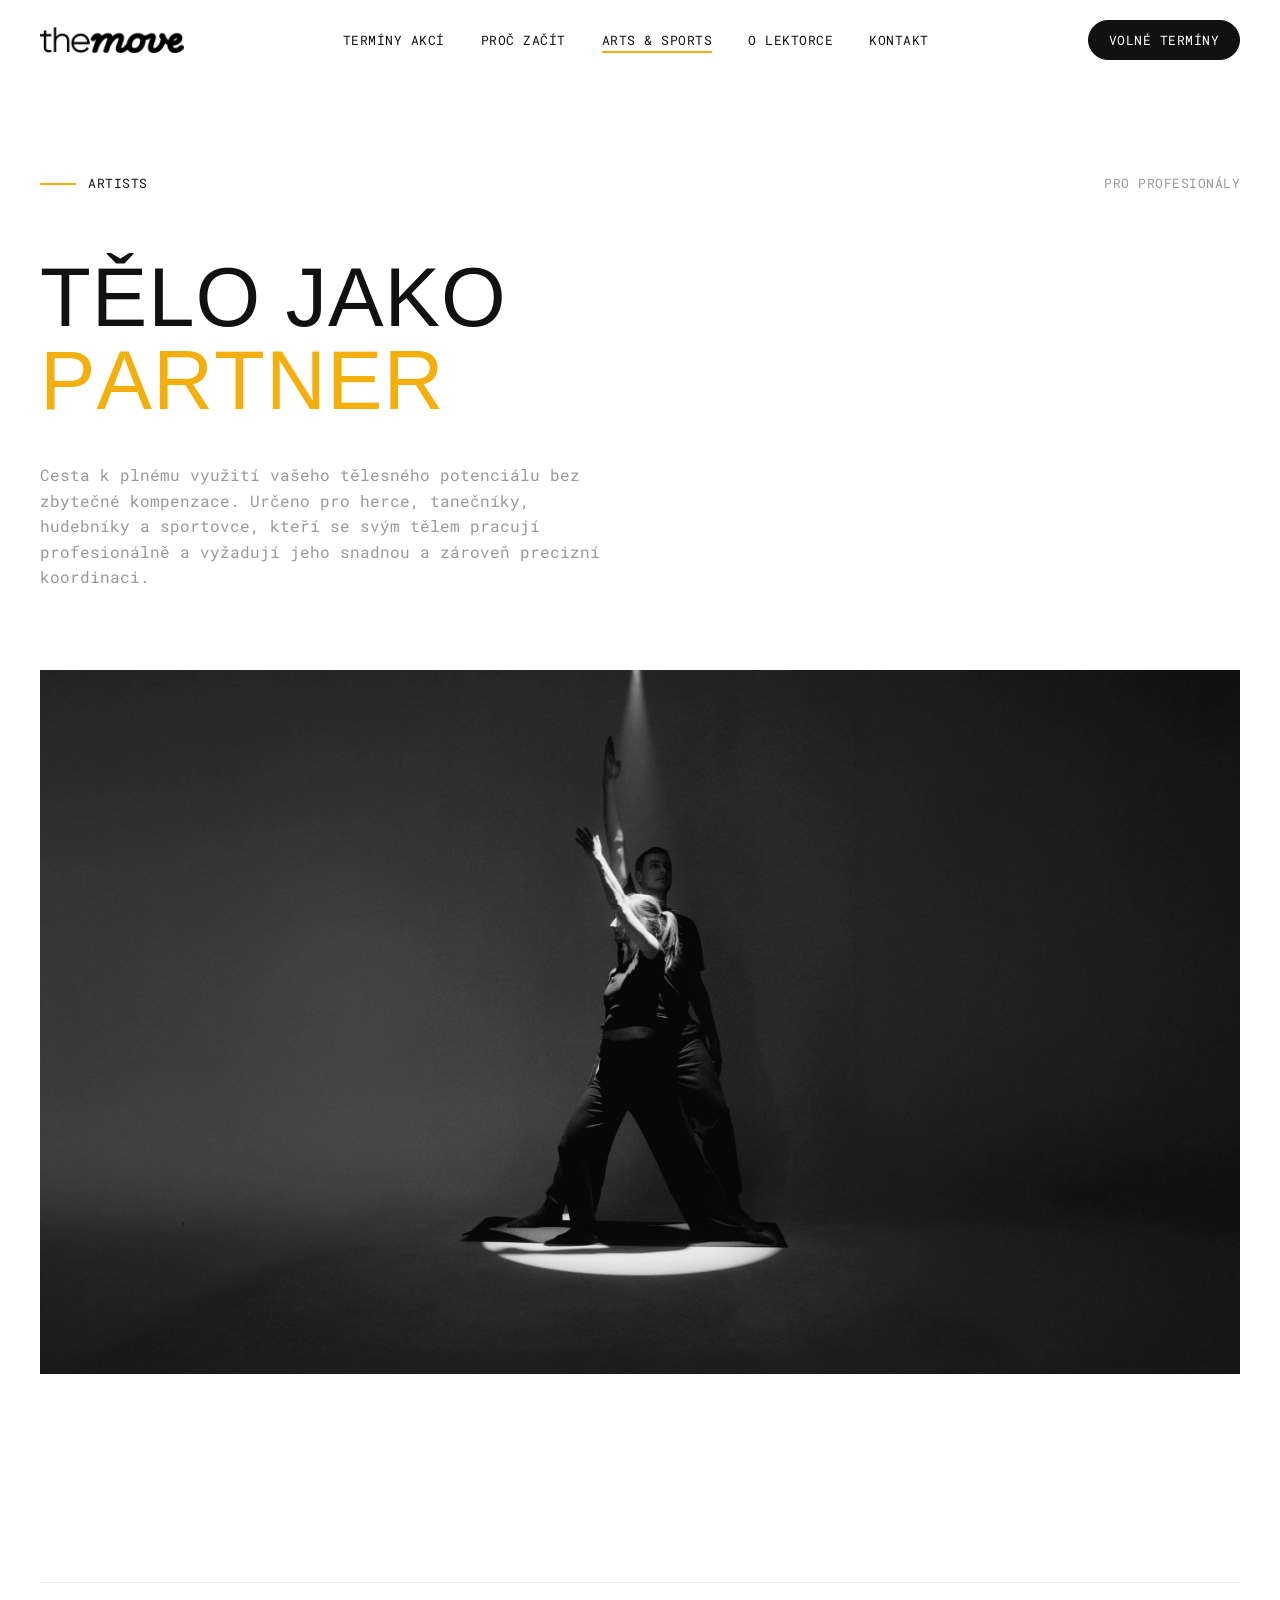
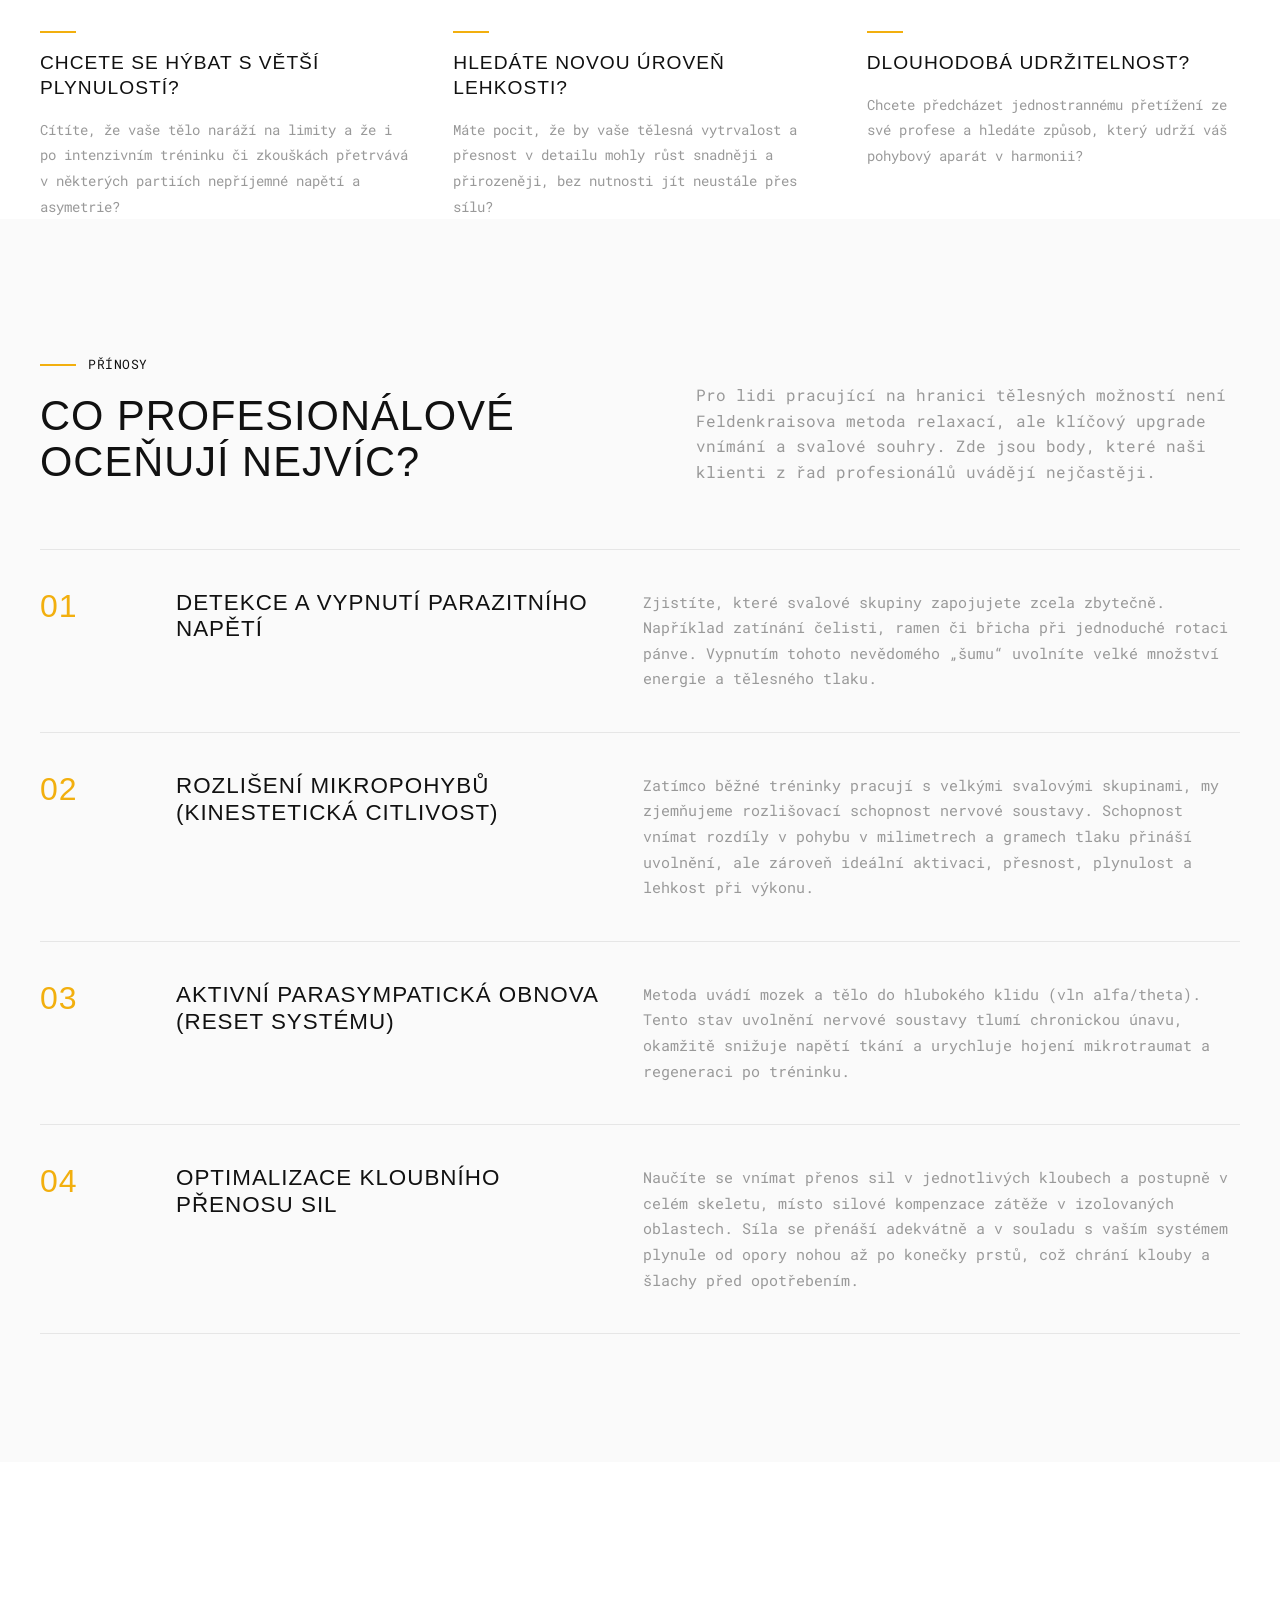
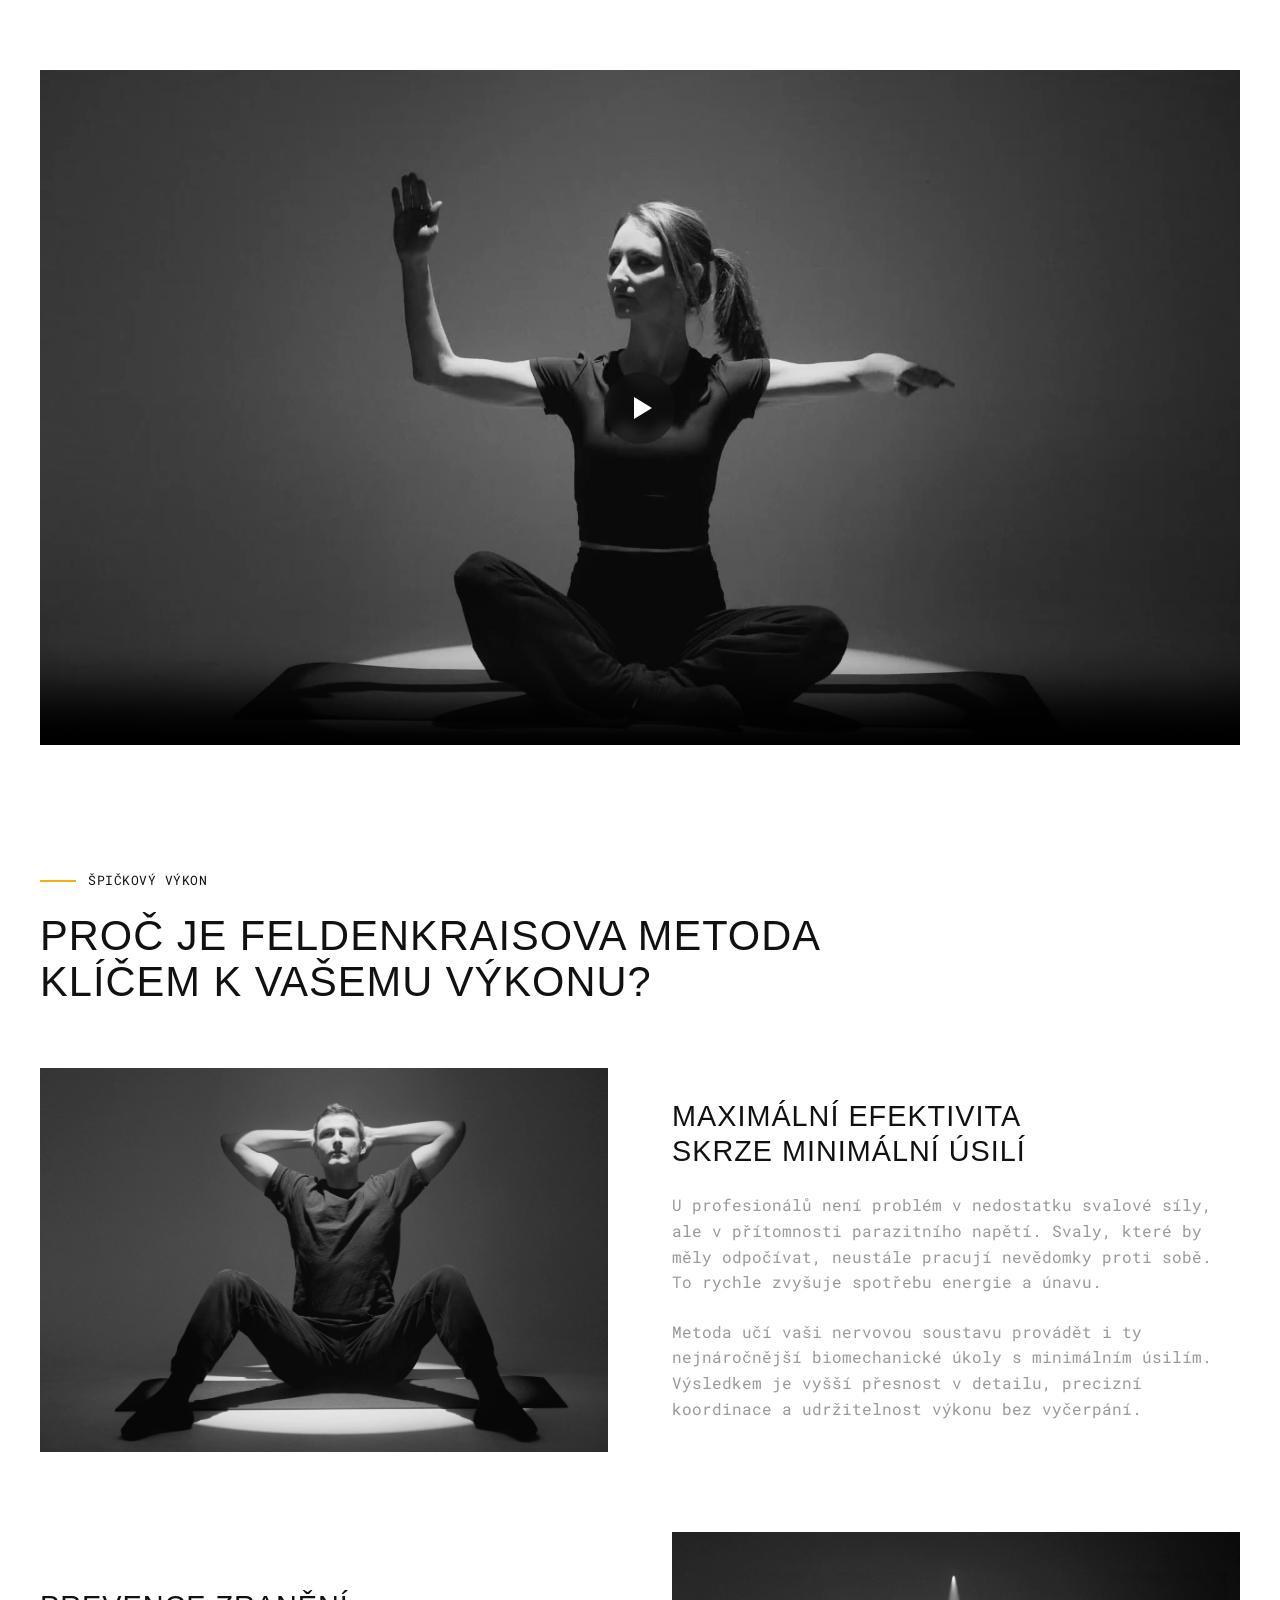
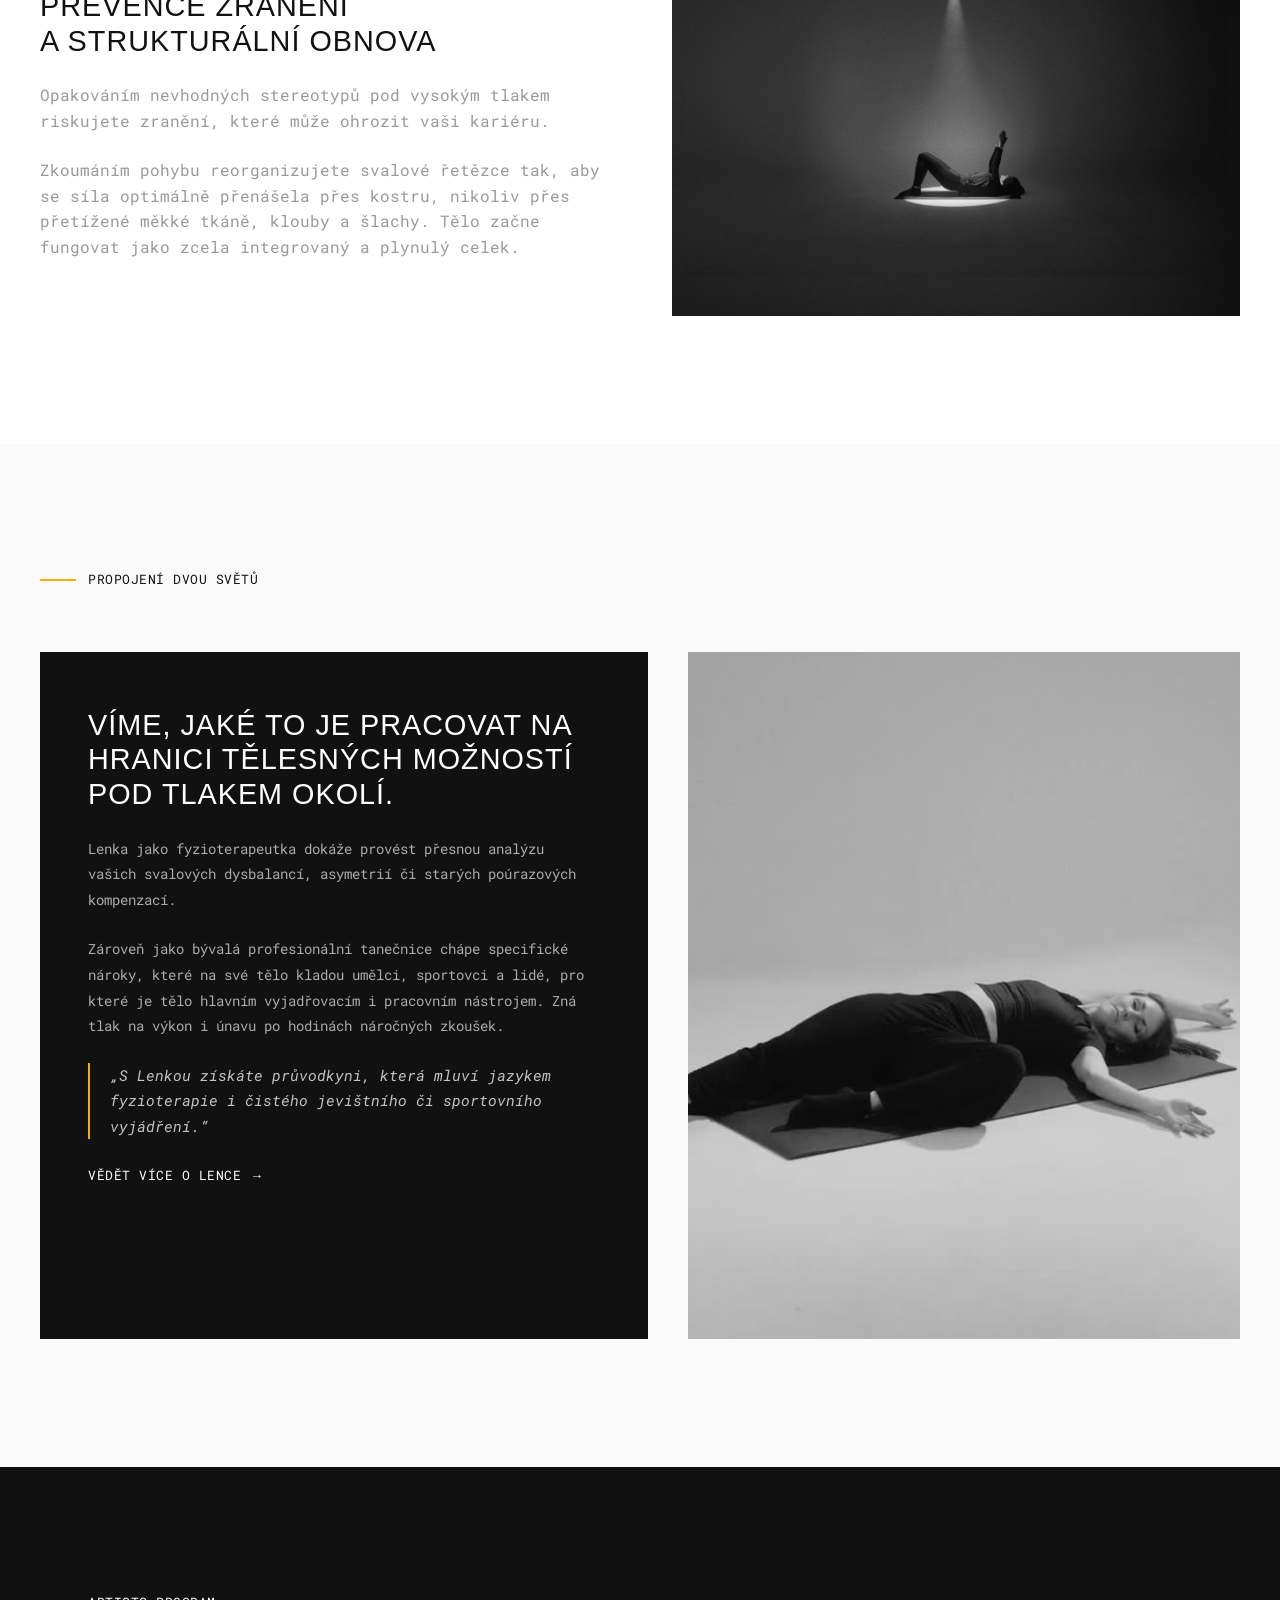
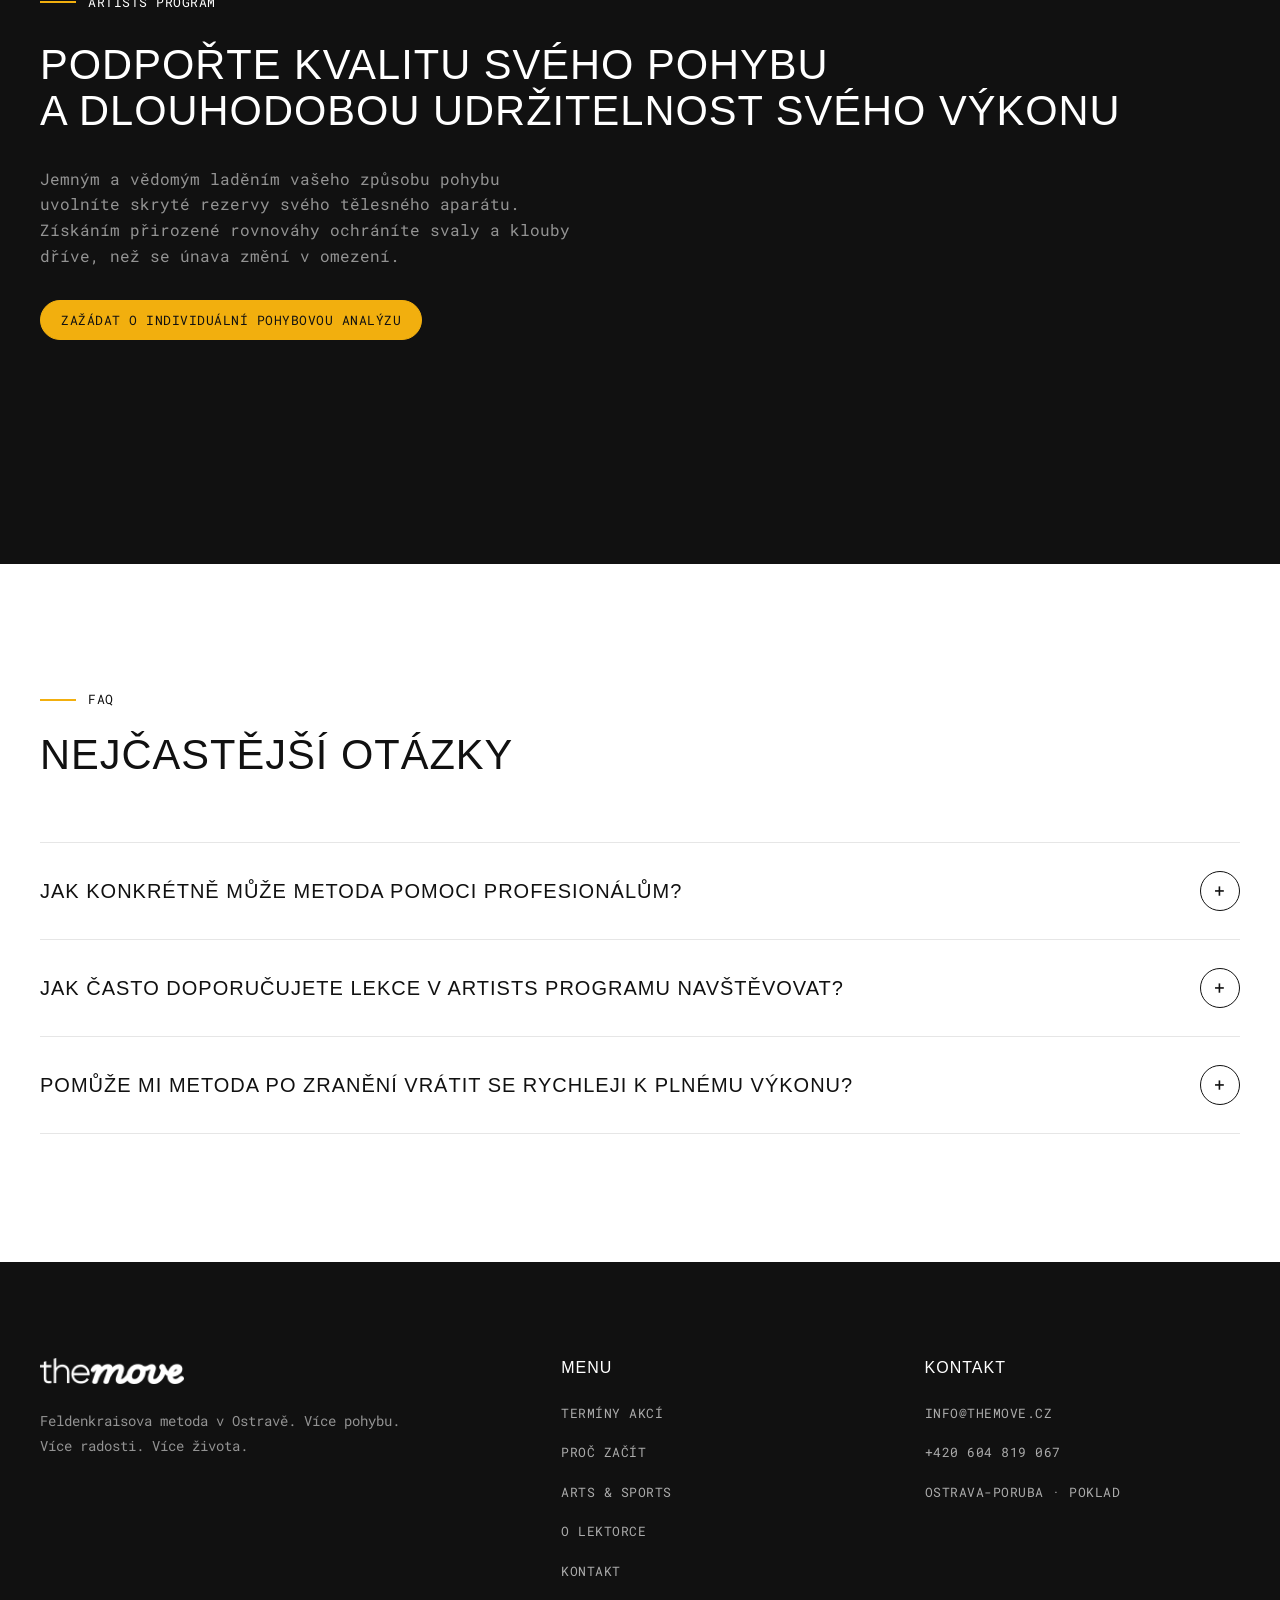
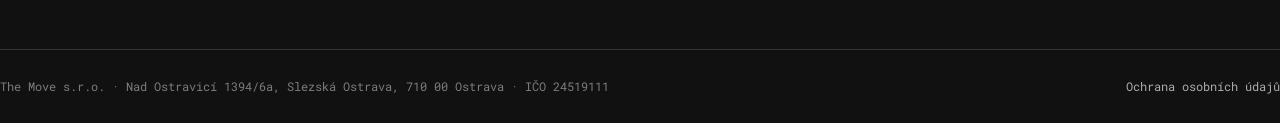
==== artists.html @ e084cfc1 "Položka menu Artists přejmenována na Arts a sports Změněno v hlavním menu i v patičce na všech pěti " ====
<!DOCTYPE html>
<html lang="cs">
<head>
  <meta charset="UTF-8">
  <meta name="viewport" content="width=device-width, initial-scale=1.0">
  <meta name="google-site-verification" content="vGgKnA8cwMXbeHBE8pRr9Jo4e9qX8RQG9WnMK0uYkx0">
  <title>Artists · The Move | Feldenkraisova metoda pro profesionály</title>
  <meta name="description" content="Feldenkraisova metoda pro herce, tanečníky, hudebníky a sportovce. Tělo jako partner. Plné využití tělesného potenciálu bez zbytečné kompenzace.">
  <link rel="preconnect" href="https://fonts.googleapis.com">
  <link rel="preconnect" href="https://fonts.gstatic.com" crossorigin>
  <link href="https://api.fontshare.com/v2/css?f[]=general-sans@400,500&display=swap" rel="stylesheet">
  <link href="https://fonts.googleapis.com/css2?family=Roboto+Mono:wght@400;500&display=swap" rel="stylesheet">
  <link rel="stylesheet" href="css/style.css">
  <link rel="icon" type="image/svg+xml" href="assets/img/favicon.svg">
</head>
<body>

  <!-- ===== Navigace ===== -->
  <header class="nav">
    <div class="container nav-inner">
      <a href="index.html" class="nav-logo" aria-label="The Move, úvodní stránka">
        <img src="assets/img/logo.webp" alt="The Move" width="600" height="108">
      </a>

      <nav>
        <ul class="nav-menu" id="nav-menu">
          <li><a class="nav-link" href="index.html#terminy">Termíny akcí</a></li>
          <li><a class="nav-link" href="jak-zacit.html">Proč začít</a></li>
          <li><a class="nav-link is-active" href="artists.html">Arts &amp; sports</a></li>
          <li><a class="nav-link" href="o-lektorce.html">O lektorce</a></li>
          <li><a class="nav-link" href="index.html#kontakt">Kontakt</a></li>
        </ul>
      </nav>

      <a href="index.html#terminy" class="button button--solid nav-cta">Volné termíny</a>

      <button class="nav-burger" aria-label="Otevřít menu" aria-expanded="false" aria-controls="nav-menu">
        <span></span><span></span><span></span>
      </button>
    </div>
  </header>

  <main>

    <!-- ===== Hero ===== -->
    <section class="hero">
      <div class="container">
        <div class="hero-topline reveal">
          <span class="label">Artists</span>
          <span class="label label--plain text-grey">Pro profesionály</span>
        </div>

        <h1 class="h-medium">
          <span class="mask-line"><span>Tělo jako</span></span>
          <span class="mask-line" style="--reveal-delay:.12s"><span><em class="text-yellow" style="font-style:normal">partner</em></span></span>
        </h1>

        <p class="hero-sub reveal" style="--reveal-delay:.3s">
          Cesta k plnému využití vašeho tělesného potenciálu bez zbytečné
          kompenzace. Určeno pro herce, tanečníky, hudebníky a sportovce,
          kteří se svým tělem pracují profesionálně a vyžadují jeho snadnou
          a zároveň precizní koordinaci.
        </p>

        <figure class="hero-media reveal" style="--reveal-delay:.4s">
          <img src="assets/img/photo-05.webp" alt="Tanečnice ve světle reflektoru na tmavé scéně">
          <svg class="curve-svg curve-anim-draw hero-curve" viewBox="0 0 900 500" aria-hidden="true">
            <path pathLength="1" d="M -10 560 C 140 340 250 235 345 250 C 470 270 555 335 655 322 C 700 316 712 265 722 200 C 733 128 762 62 832 50 C 900 40 940 70 960 110"/>
          </svg>
        </figure>
      </div>
    </section>

    <!-- ===== Problémy profesionálů ===== -->
    <section class="section section--top">
      <div class="container">
        <div class="pains">
          <div class="pain reveal">
            <h3 class="h5">Chcete se hýbat s větší plynulostí?</h3>
            <p>Cítíte, že vaše tělo naráží na limity a že i po intenzivním
            tréninku či zkouškách přetrvává v některých partiích nepříjemné
            napětí a asymetrie?</p>
          </div>
          <div class="pain reveal" style="--reveal-delay:.1s">
            <h3 class="h5">Hledáte novou úroveň lehkosti?</h3>
            <p>Máte pocit, že by vaše tělesná vytrvalost a přesnost v detailu
            mohly růst snadněji a přirozeněji, bez nutnosti jít neustále
            přes sílu?</p>
          </div>
          <div class="pain reveal" style="--reveal-delay:.2s">
            <h3 class="h5">Dlouhodobá udržitelnost?</h3>
            <p>Chcete předcházet jednostrannému přetížení ze své profese
            a hledáte způsob, který udrží váš pohybový aparát v harmonii?</p>
          </div>
        </div>
      </div>
    </section>

    <!-- ===== Co profesionálové oceňují ===== -->
    <section class="section bg-soft">
      <div class="container">
        <div class="section-head section-head--split">
          <div class="reveal">
            <span class="label">Přínosy</span>
            <h2 class="h2" style="margin-top:1.25rem">Co profesionálové<br>oceňují nejvíc?</h2>
          </div>
          <p class="text-grey reveal" style="--reveal-delay:.15s">
            Pro lidi pracující na hranici tělesných možností není
            Feldenkraisova metoda relaxací, ale klíčový upgrade vnímání
            a svalové souhry. Zde jsou body, které naši klienti z řad
            profesionálů uvádějí nejčastěji.
          </p>
        </div>

        <div class="numbered">
          <div class="numbered-item reveal">
            <span class="num">01</span>
            <h3 class="h4">Detekce a vypnutí parazitního napětí</h3>
            <p>Zjistíte, které svalové skupiny zapojujete zcela zbytečně.
            Například zatínání čelisti, ramen či břicha při jednoduché rotaci
            pánve. Vypnutím tohoto nevědomého „šumu“ uvolníte velké množství
            energie a tělesného tlaku.</p>
          </div>
          <div class="numbered-item reveal">
            <span class="num">02</span>
            <h3 class="h4">Rozlišení mikropohybů<br>(kinestetická citlivost)</h3>
            <p>Zatímco běžné tréninky pracují s velkými svalovými skupinami, my
            zjemňujeme rozlišovací schopnost nervové soustavy. Schopnost vnímat
            rozdíly v pohybu v milimetrech a gramech tlaku přináší uvolnění,
            ale zároveň ideální aktivaci, přesnost, plynulost a lehkost
            při výkonu.</p>
          </div>
          <div class="numbered-item reveal">
            <span class="num">03</span>
            <h3 class="h4">Aktivní parasympatická obnova<br>(reset systému)</h3>
            <p>Metoda uvádí mozek a tělo do hlubokého klidu (vln alfa/theta).
            Tento stav uvolnění nervové soustavy tlumí chronickou únavu,
            okamžitě snižuje napětí tkání a urychluje hojení mikrotraumat
            a regeneraci po tréninku.</p>
          </div>
          <div class="numbered-item reveal">
            <span class="num">04</span>
            <h3 class="h4">Optimalizace kloubního přenosu sil</h3>
            <p>Naučíte se vnímat přenos sil v jednotlivých kloubech a postupně
            v celém skeletu, místo silové kompenzace zátěže v izolovaných
            oblastech. Síla se přenáší adekvátně a v souladu s vaším systémem
            plynule od opory nohou až po konečky prstů, což chrání klouby
            a šlachy před opotřebením.</p>
          </div>
        </div>
      </div>
    </section>

    <!-- ===== Video Artists ===== -->
    <section class="section section--top">
      <div class="container">
        <figure class="band-video reveal">
          <video src="assets/video/artists.mp4" controls playsinline
                 preload="metadata" poster="assets/img/artists-poster.jpg">
            Váš prohlížeč nepodporuje přehrávání videa.
            <a href="assets/video/artists.mp4">Stáhnout video</a>
          </video>
        </figure>
      </div>
    </section>

    <!-- ===== Proč FM pro výkon ===== -->
    <section class="section">
      <div class="container">
        <div class="section-head">
          <span class="label reveal">Špičkový výkon</span>
          <h2 class="h2 reveal" style="--reveal-delay:.1s">Proč je Feldenkraisova metoda<br>klíčem k vašemu výkonu?</h2>
        </div>

        <div class="split">
          <figure class="split-media reveal">
            <img src="assets/img/photo-09.webp" alt="Cvičící v hlubokém dřepu ve světle reflektoru" loading="lazy">
          </figure>
          <div class="split-body reveal" style="--reveal-delay:.15s">
            <h3 class="h3">Maximální efektivita<br>skrze minimální úsilí</h3>
            <p>U profesionálů není problém v nedostatku svalové síly, ale
            v přítomnosti parazitního napětí. Svaly, které by měly odpočívat,
            neustále pracují nevědomky proti sobě. To rychle zvyšuje
            spotřebu energie a únavu.</p>
            <p>Metoda učí vaši nervovou soustavu provádět i ty nejnáročnější
            biomechanické úkoly s minimálním úsilím. Výsledkem je vyšší přesnost
            v detailu, precizní koordinace a udržitelnost výkonu bez vyčerpání.</p>
          </div>
        </div>

        <div class="split split--reverse" style="margin-top:5rem">
          <figure class="split-media reveal">
            <img src="assets/img/photo-08.webp" alt="Cvičící v mostu ve světle reflektoru na tmavé scéně" loading="lazy">
          </figure>
          <div class="split-body reveal" style="--reveal-delay:.15s">
            <h3 class="h3">Prevence zranění<br>a strukturální obnova</h3>
            <p>Opakováním nevhodných stereotypů pod vysokým tlakem riskujete
            zranění, které může ohrozit vaši kariéru.</p>
            <p>Zkoumáním pohybu reorganizujete svalové řetězce tak, aby se síla
            optimálně přenášela přes kostru, nikoliv přes přetížené měkké tkáně,
            klouby a šlachy. Tělo začne fungovat jako zcela integrovaný
            a plynulý celek.</p>
          </div>
        </div>
      </div>
    </section>

    <!-- ===== Propojení dvou světů ===== -->
    <section class="section bg-soft">
      <div class="container">
        <div class="section-head">
          <span class="label reveal">Propojení dvou světů</span>
        </div>

        <div class="trainer-grid">
          <div class="trainer-card reveal">
            <svg class="curve-svg curve-anim-rise" viewBox="0 0 900 500" aria-hidden="true">
              <path pathLength="1" d="M 940 240 C 810 255 690 285 630 345 C 585 392 565 460 558 540"/>
            </svg>
            <h2 class="h3">Víme, jaké to je pracovat na hranici tělesných možností pod tlakem okolí.</h2>
            <p>
              Lenka jako fyzioterapeutka dokáže provést přesnou analýzu
              vašich svalových dysbalancí, asymetrií či starých poúrazových
              kompenzací.
            </p>
            <p>
              Zároveň jako bývalá profesionální tanečnice chápe specifické
              nároky, které na své tělo kladou umělci, sportovci a lidé, pro
              které je tělo hlavním vyjadřovacím i pracovním nástrojem. Zná
              tlak na výkon i únavu po hodinách náročných zkoušek.
            </p>
            <blockquote>
              „S Lenkou získáte průvodkyni, která mluví jazykem fyzioterapie
              i čistého jevištního či sportovního vyjádření.“
            </blockquote>
            <a href="o-lektorce.html" class="link-arrow">Vědět více o Lence <span class="arrow">→</span></a>
          </div>

          <figure class="trainer-photo trainer-photo--video reveal" style="--reveal-delay:.15s">
            <video src="assets/video/o-lektorce.mp4" poster="assets/img/o-lektorce-poster.jpg"
                   autoplay muted loop playsinline preload="metadata" aria-hidden="true"></video>
          </figure>
        </div>
      </div>
    </section>

    <!-- ===== CTA na termíny ===== -->
    <section class="section bg-dark cta-band">
      <svg class="curve-svg curve-anim-float" viewBox="0 0 900 500" aria-hidden="true">
        <path pathLength="1" d="M 940 240 C 810 255 690 285 630 345 C 585 392 565 460 558 540"/>
      </svg>
      <div class="container cta-inner">
        <span class="label reveal" style="color:#fff">Artists program</span>
        <h2 class="h2 reveal" style="--reveal-delay:.1s">Podpořte kvalitu svého pohybu<br>a dlouhodobou udržitelnost svého výkonu</h2>
        <p class="text-grey reveal" style="--reveal-delay:.2s;max-width:34rem">
          Jemným a vědomým laděním vašeho způsobu pohybu uvolníte skryté
          rezervy svého tělesného aparátu. Získáním přirozené rovnováhy
          ochráníte svaly a klouby dříve, než se únava změní v omezení.
        </p>
        <a href="index.html#kontakt" class="button button--yellow reveal" style="--reveal-delay:.3s">Zažádat o individuální pohybovou analýzu</a>
      </div>
    </section>

    <!-- ===== FAQ ===== -->
    <section class="section">
      <div class="container">
        <div class="section-head">
          <span class="label reveal">FAQ</span>
          <h2 class="h2 reveal" style="--reveal-delay:.1s">Nejčastější otázky</h2>
        </div>

        <div class="faq-list reveal">
          <div class="faq-item">
            <button class="faq-question" aria-expanded="false">
              Jak konkrétně může metoda pomoci profesionálům?
              <span class="faq-icon">+</span>
            </button>
            <div class="faq-answer">
              <p>Pomáhá odhalit parazitní napětí, které nevědomky spotřebovává
              energii. Zpřesněním kinestetické citlivosti získáte větší
              plynulost, lehkost při složitých technických pasážích a ideální
              přenos sil skrze kostru bez přetěžování kloubů.</p>
            </div>
          </div>
          <div class="faq-item">
            <button class="faq-question" aria-expanded="false">
              Jak často doporučujete lekce v Artists programu navštěvovat?
              <span class="faq-icon">+</span>
            </button>
            <div class="faq-answer">
              <p>Pro hlubokou integraci nových vzorců doporučujeme lekci jednou až dvakrát
              týdně. Lze je skvěle kombinovat s vaším stávajícím tréninkem či
              zkouškovým plánem, neboť metoda tělo nevyčerpává, ale naopak
              regeneruje. Možná je taky kombinace lekcí a individuálního
              přístupu.</p>
            </div>
          </div>
          <div class="faq-item">
            <button class="faq-question" aria-expanded="false">
              Pomůže mi metoda po zranění vrátit se rychleji k plnému výkonu?
              <span class="faq-icon">+</span>
            </button>
            <div class="faq-answer">
              <p>Ano. Metoda zlepšuje způsob, jakým mozek organizuje pohyb,
              hledá způsoby, jak se vyhnout bolestivému napětí a zapojit celé
              tělo efektivněji a kvalitněji.</p>
            </div>
          </div>
        </div>
      </div>
    </section>

  </main>

  <!-- ===== Footer ===== -->
  <footer class="footer">
    <div class="container footer-top">
      <div class="footer-col">
        <img src="assets/img/logo.webp" alt="The Move" style="height:26px;width:auto;filter:invert(1);margin-bottom:1.5rem">
        <p class="footer-tagline">Feldenkraisova metoda v Ostravě. Více pohybu.
        Více radosti. Více života.</p>
      </div>
      <div class="footer-col">
        <h4 class="h6">Menu</h4>
        <ul>
          <li><a href="index.html#terminy">Termíny akcí</a></li>
          <li><a href="jak-zacit.html">Proč začít</a></li>
          <li><a href="artists.html">Arts &amp; sports</a></li>
          <li><a href="o-lektorce.html">O lektorce</a></li>
          <li><a href="index.html#kontakt">Kontakt</a></li>
        </ul>
      </div>
      <div class="footer-col">
        <h4 class="h6">Kontakt</h4>
        <ul>
          <li><a href="mailto:info@themove.cz">info@themove.cz</a></li>
          <li><a href="tel:+420604819067">+420 604 819 067</a></li>
          <li><a href="index.html#terminy">Ostrava-Poruba · Poklad</a></li>
        </ul>
      </div>
    </div>

    <div class="container footer-bottom">
      <span class="footer-company">The Move s.r.o. · Nad Ostravicí 1394/6a, Slezská Ostrava, 710 00 Ostrava · IČO 24519111</span>
      <span><a href="ochrana-osobnich-udaju.html">Ochrana osobních údajů</a></span>
    </div>
  </footer>

  <script src="js/main.js"></script>
  <!-- Cloudflare Web Analytics -->
  <script type='module' src='https://static.cloudflareinsights.com/beacon.min.js' data-cf-beacon='{"token": "f0dfa562e08c4e3f8f558e6528ef04cc"}'></script>
  <!-- End Cloudflare Web Analytics -->
</body>
</html>
---- css/style.css ----
/* ============================================================
   THE MOVE :: Feldenkraisova metoda
   Design system podle šablony Erikk (Webflow)
   Fonty: General Sans (nadpisy) + Roboto Mono (texty)
   Akcent: žlutá #F2AF0E
   ============================================================ */

:root {
  --ink: #111111;
  --paper: #ffffff;
  --paper-soft: #fafafa;
  --grey: #999999;
  --line: #e6e6e6;
  --line-dark: rgba(255, 255, 255, 0.15);
  --yellow: #f2af0e;
  --font-head: "General Sans", sans-serif;
  --font-mono: "Roboto Mono", monospace;
  --gutter: 2.5rem;
  --section-pad: 8rem;
}

* { margin: 0; padding: 0; box-sizing: border-box; }

html { scroll-behavior: smooth; }

body {
  font-family: var(--font-mono);
  font-size: 1rem;
  line-height: 160%;
  color: var(--ink);
  background: var(--paper);
  -webkit-font-smoothing: antialiased;
  overflow-x: hidden;
}

::selection { background: var(--yellow); color: var(--ink); }

img, video { max-width: 100%; display: block; }

a { color: inherit; text-decoration: none; }

/* ---------- Typografie (škála dle šablony: vw + stropy) ---------- */

h1, h2, h3, h4, h5, h6, .h-style {
  font-family: var(--font-head);
  font-weight: 400;
  letter-spacing: 1px;
  text-transform: uppercase;
}

.h-xlarge { font-size: 11vw;   line-height: 90%;  }
.h-large  { font-size: 8.5vw;  line-height: 100%; }
.h-medium { font-size: 6.5vw;  line-height: 100%; }
.h1       { font-size: 4.5vw;  line-height: 110%; }
.h2       { font-size: 3.25vw; line-height: 110%; }
.h3       { font-size: 2.25vw; line-height: 120%; }
.h4       { font-size: 1.75vw; line-height: 120%; }
.h5       { font-size: 1.5vw;  line-height: 130%; }
.h6       { font-size: 1.25vw; line-height: 130%; }

@media screen and (min-width: 1440px) {
  .h-xlarge { font-size: 10rem; }
  .h-large  { font-size: 8rem; }
  .h-medium { font-size: 6rem; }
  .h1 { font-size: 4rem; }
  .h2 { font-size: 3rem; }
  .h3 { font-size: 2rem; }
  .h4 { font-size: 1.5rem; }
  .h5 { font-size: 1.25rem; }
  .h6 { font-size: 1.125rem; }
}

@media screen and (max-width: 991px) {
  .h-xlarge { font-size: 5.5rem; }
  .h-large  { font-size: 5rem; }
  .h-medium { font-size: 4.5rem; }
  .h1 { font-size: 3.5rem; }
  .h2 { font-size: 2.75rem; }
  .h3 { font-size: 2rem; }
  .h4 { font-size: 1.5rem; }
  .h5 { font-size: 1.25rem; }
  .h6 { font-size: 1.125rem; }
}

@media screen and (max-width: 767px) {
  .h-xlarge { font-size: 3.6rem; }
  .h-large  { font-size: 3.25rem; }
  .h-medium { font-size: 3rem; }
  .h1 { font-size: 2.75rem; }
  .h2 { font-size: 2.25rem; }
  .h3 { font-size: 1.75rem; }
  .h4 { font-size: 1.375rem; }
}

@media screen and (max-width: 479px) {
  .h-xlarge { font-size: 2.75rem; }
  .h-large  { font-size: 2.5rem; }
  .h-medium { font-size: 2.25rem; }
  .h1 { font-size: 2.25rem; }
  .h2 { font-size: 1.875rem; }
  .h3 { font-size: 1.5rem; }
}

.text-large   { font-size: 1.25rem;  line-height: 160%; }
.text-regular { font-size: 1rem;     line-height: 160%; }
.text-small   { font-size: 0.875rem; line-height: 160%; }
.text-tiny    { font-size: 0.75rem;  line-height: 160%; }

@media screen and (max-width: 767px) {
  .text-large { font-size: 1.125rem; }
}

.text-grey { color: var(--grey); }
.text-yellow { color: var(--yellow); }

/* Mono štítek sekce */
.label {
  font-family: var(--font-mono);
  font-size: 13px;
  letter-spacing: 0.5px;
  text-transform: uppercase;
  line-height: 120%;
  display: inline-flex;
  align-items: center;
  gap: 0.75rem;
}

/* Žlutá linka u štítku */
.label::before {
  content: "";
  width: 2.25rem;
  height: 2px;
  background: var(--yellow);
  flex-shrink: 0;
}

.label--plain::before { display: none; }

/* ---------- Layout ---------- */

.container {
  width: 100%;
  max-width: 90rem;
  margin: 0 auto;
  padding-left: var(--gutter);
  padding-right: var(--gutter);
}

.section { padding-top: var(--section-pad); padding-bottom: var(--section-pad); }
.section--top { padding-bottom: 0; }

.section-head {
  display: flex;
  flex-direction: column;
  gap: 1.5rem;
  margin-bottom: 4rem;
}

.section-head--split {
  flex-direction: row;
  justify-content: space-between;
  align-items: flex-end;
  gap: 3rem;
}

.section-head--split > p { max-width: 34rem; }

@media screen and (max-width: 991px) {
  :root { --section-pad: 6rem; --gutter: 2rem; }
  .section-head--split { flex-direction: column; align-items: flex-start; }
}

@media screen and (max-width: 767px) {
  :root { --section-pad: 4.5rem; --gutter: 1.25rem; }
  .section-head { margin-bottom: 3rem; }
}

.bg-dark {
  background: var(--ink);
  color: var(--paper);
}

.bg-dark .text-grey { color: rgba(255, 255, 255, 0.55); }
.bg-soft { background: var(--paper-soft); }

/* ---------- Tlačítka ---------- */

.button {
  display: inline-flex;
  justify-content: center;
  align-items: center;
  gap: 0.5rem;
  font-family: var(--font-mono);
  font-size: 13px;
  font-weight: 400;
  line-height: 110%;
  letter-spacing: 0.5px;
  text-transform: uppercase;
  color: var(--ink);
  background: transparent;
  border: 1px solid var(--ink);
  border-radius: 500px;
  padding: 0.75rem 1.25rem;
  cursor: pointer;
  position: relative;
  overflow: hidden;
  transition: color 0.25s, background-color 0.25s, border-color 0.25s;
}

.button:hover {
  background: var(--ink);
  color: var(--paper);
}

.button--solid {
  background: var(--ink);
  color: var(--paper);
}

.button--solid:hover {
  background: var(--yellow);
  border-color: var(--yellow);
  color: var(--ink);
}

.button--light {
  border-color: var(--paper);
  color: var(--paper);
}

.button--light:hover {
  background: var(--paper);
  color: var(--ink);
}

.button--yellow {
  background: var(--yellow);
  border-color: var(--yellow);
  color: var(--ink);
}

.button--yellow:hover {
  background: transparent;
  border-color: var(--paper);
  color: var(--paper);
}

/* Textový odkaz se šipkou a žlutým podtržením */
.link-arrow {
  display: inline-flex;
  align-items: center;
  gap: 0.75rem;
  font-family: var(--font-mono);
  font-size: 13px;
  letter-spacing: 0.5px;
  text-transform: uppercase;
  position: relative;
  padding-bottom: 0.35rem;
}

.link-arrow::after {
  content: "";
  position: absolute;
  left: 0;
  bottom: 0;
  height: 2px;
  width: 100%;
  background: var(--yellow);
  transform: scaleX(0);
  transform-origin: left;
  transition: transform 0.35s cubic-bezier(0.22, 1, 0.36, 1);
}

.link-arrow:hover::after { transform: scaleX(1); }

.link-arrow .arrow { transition: transform 0.3s; }
.link-arrow:hover .arrow { transform: translateX(4px); }

/* ---------- Navigace ---------- */

.nav {
  position: fixed;
  top: 0;
  left: 0;
  right: 0;
  z-index: 100;
  transition: background-color 0.3s, box-shadow 0.3s, transform 0.4s;
}

.nav.is-scrolled {
  background: rgba(255, 255, 255, 0.85);
  -webkit-backdrop-filter: blur(1rem);
  backdrop-filter: blur(1rem);
  box-shadow: 0 1px 0 var(--line);
}

.nav.is-hidden { transform: translateY(-100%); }

.nav-inner {
  display: flex;
  align-items: center;
  justify-content: space-between;
  gap: 2rem;
  padding-top: 1.25rem;
  padding-bottom: 1.25rem;
}

.nav-logo img { height: 26px; width: auto; }

.nav-menu {
  display: flex;
  align-items: center;
  gap: 2.25rem;
  list-style: none;
}

/* položky menu se nikdy nelámou do dvou řádků */
.nav-menu .nav-link { white-space: nowrap; }

/* na užších monitorech zúžíme mezery, ať se menu vejde na jeden řádek */
@media screen and (max-width: 1200px) {
  .nav-menu { gap: 1.5rem; }
}

@media screen and (max-width: 1060px) {
  .nav-menu { gap: 1rem; }
}

.nav-link {
  font-family: var(--font-mono);
  font-size: 13px;
  letter-spacing: 0.5px;
  text-transform: uppercase;
  position: relative;
  padding-bottom: 0.25rem;
}

.nav-link::after {
  content: "";
  position: absolute;
  left: 0;
  bottom: 0;
  width: 100%;
  height: 2px;
  background: var(--yellow);
  transform: scaleX(0);
  transform-origin: left;
  transition: transform 0.3s cubic-bezier(0.22, 1, 0.36, 1);
}

.nav-link:hover::after,
.nav-link.is-active::after { transform: scaleX(1); }

.nav-cta { flex-shrink: 0; }

.nav-burger {
  display: none;
  flex-direction: column;
  justify-content: center;
  gap: 6px;
  width: 44px;
  height: 44px;
  background: none;
  border: none;
  cursor: pointer;
}

.nav-burger span {
  display: block;
  width: 26px;
  height: 2px;
  margin: 0 auto;
  background: var(--ink);
  transition: transform 0.3s, opacity 0.3s;
}

@media screen and (max-width: 991px) {
  .nav-menu {
    position: fixed;
    inset: 0;
    z-index: -1;
    flex-direction: column;
    justify-content: center;
    gap: 2rem;
    background: var(--paper);
    opacity: 0;
    pointer-events: none;
    transition: opacity 0.3s;
  }

  .nav-menu.is-open {
    opacity: 1;
    pointer-events: auto;
  }

  .nav-menu .nav-link { font-size: 1.25rem; }
  .nav-burger { display: flex; }

  .nav-burger.is-open span:nth-child(1) { transform: translateY(8px) rotate(45deg); }
  .nav-burger.is-open span:nth-child(2) { opacity: 0; }
  .nav-burger.is-open span:nth-child(3) { transform: translateY(-8px) rotate(-45deg); }
}

@media screen and (max-width: 479px) {
  .nav-cta { display: none; }
  .nav-menu .nav-cta { display: inline-flex; }
}

/* ---------- Hero ---------- */

.hero {
  padding-top: 11rem;
  padding-bottom: 5rem;
}

.hero-topline {
  display: flex;
  justify-content: space-between;
  gap: 2rem;
  margin-bottom: 4rem;
}

/* na úzkých displejích se štítky srovnají pod sebe, ať se nelámou */
@media screen and (max-width: 560px) {
  .hero-topline {
    flex-direction: column;
    gap: 0.75rem;
  }
}

.hero h1 { position: relative; z-index: 2; }

.hero-sub {
  max-width: 36rem;
  margin-top: 2.5rem;
  color: var(--grey);
}

.hero-actions {
  display: flex;
  flex-wrap: wrap;
  gap: 1rem;
  margin-top: 2.5rem;
}

.hero-media {
  position: relative;
  margin-top: 5rem;
  overflow: hidden;
}

.hero-media video,
.hero-media img {
  width: 100%;
  height: min(80vh, 44rem);
  object-fit: cover;
  filter: grayscale(1);
}

/* Žlutá křivka přes hero */
.hero-curve {
  position: absolute;
  right: -2%;
  bottom: -4%;
  width: 46%;
  pointer-events: none;
  z-index: 3;
}

.hero-curve path,
.curve-svg path {
  fill: none;
  stroke: var(--yellow);
  stroke-width: 10;
  stroke-linecap: round;
}

@media screen and (max-width: 767px) {
  .hero { padding-top: 8rem; }
  .hero-topline { margin-bottom: 2.5rem; }
  .hero-media video, .hero-media img { height: 60vh; }
}

/* ---------- Termíny (rozvrh) ---------- */

.schedule { border-top: 1px solid var(--line); }

.schedule-row {
  display: grid;
  grid-template-columns: 1.2fr 1.6fr 1fr auto;
  align-items: center;
  gap: 2rem;
  padding: 1.75rem 0;
  border-bottom: 1px solid var(--line);
  position: relative;
  transition: padding-left 0.35s cubic-bezier(0.22, 1, 0.36, 1);
}

.schedule-row::before {
  content: "";
  position: absolute;
  left: 0;
  top: 50%;
  transform: translateY(-50%) scaleX(0);
  transform-origin: left;
  width: 2rem;
  height: 2px;
  background: var(--yellow);
  transition: transform 0.35s cubic-bezier(0.22, 1, 0.36, 1);
}

.schedule-row:hover { padding-left: 3rem; }
.schedule-row:hover::before { transform: translateY(-50%) scaleX(1); }

.schedule-time { font-size: 13px; letter-spacing: 0.5px; text-transform: uppercase; }

.schedule-place {
  font-family: var(--font-head);
  font-size: 1.375rem;
  letter-spacing: 1px;
  text-transform: uppercase;
  line-height: 120%;
}

.schedule-free {
  font-size: 13px;
  color: var(--grey);
  text-transform: uppercase;
  letter-spacing: 0.5px;
}

.schedule-free--low { color: var(--yellow); }

.schedule-free--full { color: var(--grey); text-decoration: line-through; }

.schedule-loading { padding: 2rem 0; }

.schedule-place small {
  display: block;
  font-family: var(--font-mono);
  font-size: 0.75rem;
  letter-spacing: 0.5px;
  text-transform: none;
}

.schedule-more { margin-top: 3rem; display: flex; justify-content: center; }

@media screen and (max-width: 767px) {
  .schedule-row {
    grid-template-columns: 1fr;
    gap: 0.5rem;
    padding: 1.5rem 0;
  }
  .schedule-row:hover { padding-left: 0; }
  .schedule-row .button { margin-top: 0.75rem; justify-self: start; }
}

/* ---------- Benefity ---------- */

.benefits-grid {
  display: grid;
  grid-template-columns: repeat(4, 1fr);
  gap: 2.5rem;
  border-top: 1px solid var(--line);
  padding-top: 3rem;
}

.benefit { display: flex; flex-direction: column; gap: 1.25rem; }

.benefit-num {
  font-family: var(--font-mono);
  font-size: 13px;
  color: var(--grey);
  letter-spacing: 0.5px;
}

.benefit h3 { position: relative; padding-top: 1.25rem; }

.benefit h3::before {
  content: "";
  position: absolute;
  top: 0;
  left: 0;
  width: 2.25rem;
  height: 2px;
  background: var(--yellow);
}

.benefit p { color: var(--grey); font-size: 0.875rem; }

@media screen and (max-width: 991px) {
  .benefits-grid { grid-template-columns: repeat(2, 1fr); }
}

@media screen and (max-width: 479px) {
  .benefits-grid { grid-template-columns: 1fr; }
}

/* ---------- Foto pás ---------- */

/* Video na celou šířku nad fotopásem */
.band-video {
  position: relative;
  margin-top: 5rem;
  background: var(--ink);
  overflow: hidden;
}

.band-video video {
  width: 100%;
  height: auto;
  display: block;
}

.photo-band {
  display: grid;
  grid-template-columns: 1fr 1fr;
  gap: 2.5rem;
  margin-top: 2.5rem;
}

.photo-band figure { overflow: hidden; aspect-ratio: 3 / 2; }

.photo-band img {
  width: 100%;
  height: 100%;
  object-fit: cover;
  filter: grayscale(1);
  transition: transform 0.8s cubic-bezier(0.22, 1, 0.36, 1);
}

.photo-band figure:hover img { transform: scale(1.04); }

@media screen and (max-width: 767px) {
  .photo-band { grid-template-columns: 1fr; }
}

/* ---------- Dva směry (karty) ---------- */

.paths-grid {
  display: grid;
  grid-template-columns: 1fr 1fr;
  gap: 2.5rem;
}

.path-card {
  position: relative;
  display: flex;
  flex-direction: column;
  gap: 1.5rem;
  background: var(--ink);
  color: var(--paper);
  padding: 8.5rem 3rem 3.5rem;
  overflow: hidden;
}

.path-card .curve-svg {
  position: absolute;
  right: -6%;
  top: -8%;
  width: 100%;
  opacity: 0.9;
  pointer-events: none;
}

/* varianta přes celou šířku karty: oba konce vybíhají do stran */
.path-card .curve-svg--full {
  left: -6%;
  right: auto;
  width: 112%;
}

.path-card-label {
  font-size: 13px;
  letter-spacing: 0.5px;
  text-transform: uppercase;
  color: rgba(255, 255, 255, 0.55);
}

.path-card h3 { position: relative; z-index: 2; }

.path-card .path-tag {
  display: inline-block;
  background: var(--yellow);
  color: var(--ink);
  font-family: var(--font-mono);
  font-size: 13px;
  letter-spacing: 0.5px;
  text-transform: uppercase;
  padding: 0.35rem 0.75rem;
  width: fit-content;
}

.path-card p {
  color: rgba(255, 255, 255, 0.65);
  font-size: 0.875rem;
  max-width: 30rem;
  position: relative;
  z-index: 2;
}

.path-card .link-arrow { color: var(--paper); margin-top: auto; }

@media screen and (max-width: 991px) {
  .paths-grid { grid-template-columns: 1fr; }
}

@media screen and (max-width: 479px) {
  .path-card { padding: 6rem 1.5rem 2.5rem; }
}

/* ---------- O lektorce ---------- */

.trainer-grid {
  display: grid;
  grid-template-columns: 1.1fr 1fr;
  gap: 2.5rem;
  align-items: stretch;
}

.trainer-card {
  position: relative;
  background: var(--ink);
  color: var(--paper);
  padding: 3.5rem 3rem 9rem;
  display: flex;
  flex-direction: column;
  gap: 1.5rem;
  overflow: hidden;
}

.trainer-card .curve-svg {
  position: absolute;
  right: -6%;
  bottom: -8%;
  width: 78%;
  opacity: 0.85;
  pointer-events: none;
}

.trainer-card blockquote {
  font-style: italic;
  color: rgba(255, 255, 255, 0.75);
  border-left: 2px solid var(--yellow);
  padding-left: 1.25rem;
  font-size: 0.9375rem;
}

.trainer-card p { color: rgba(255, 255, 255, 0.65); font-size: 0.875rem; position: relative; z-index: 2; }
.trainer-card .link-arrow { color: var(--paper); margin-top: auto; position: relative; z-index: 2; }

.trainer-photo { overflow: hidden; }

.trainer-photo img {
  width: 100%;
  height: 100%;
  min-height: 28rem;
  object-fit: cover;
  filter: grayscale(1);
  transition: transform 0.8s cubic-bezier(0.22, 1, 0.36, 1);
}

.trainer-photo:hover img { transform: scale(1.04); }

/* Varianta s videem: čistě vizuální prvek, běží samo a bez zvuku.
   Bez přiblížení při najetí, obraz se hýbe sám. */
.trainer-photo--video video {
  width: 100%;
  height: 100%;
  min-height: 28rem;
  object-fit: cover;
  filter: grayscale(1);
  display: block;
  background: var(--ink);
  pointer-events: none;
}

@media screen and (max-width: 991px) {
  .trainer-grid { grid-template-columns: 1fr; }
}

@media screen and (max-width: 479px) {
  .trainer-card { padding: 2.5rem 1.5rem 6.5rem; }
}

/* ---------- Kontakt ---------- */

.contact-grid {
  display: grid;
  grid-template-columns: 1fr 1.2fr;
  gap: 4rem;
}

.contact-info { display: flex; flex-direction: column; gap: 2rem; }

.contact-direct {
  display: flex;
  flex-direction: column;
  gap: 0.5rem;
  font-size: 1.125rem;
}

.contact-direct a {
  width: fit-content;
  position: relative;
  padding-bottom: 0.2rem;
}

.contact-direct a::after {
  content: "";
  position: absolute;
  left: 0;
  bottom: 0;
  width: 100%;
  height: 2px;
  background: var(--yellow);
  transform: scaleX(0);
  transform-origin: left;
  transition: transform 0.3s;
}

.contact-direct a:hover::after { transform: scaleX(1); }

.form { display: flex; flex-direction: column; gap: 1.5rem; }

.form-field { display: flex; flex-direction: column; gap: 0.5rem; }

.form-field label {
  font-size: 13px;
  letter-spacing: 0.5px;
  text-transform: uppercase;
}

.form-field input,
.form-field textarea {
  font-family: var(--font-mono);
  font-size: 1rem;
  color: var(--ink);
  background: transparent;
  border: none;
  border-bottom: 1px solid var(--line);
  padding: 0.75rem 0;
  border-radius: 0;
  transition: border-color 0.3s;
}

.form-field textarea { min-height: 7rem; resize: vertical; }

.form-field input:focus,
.form-field textarea:focus {
  outline: none;
  border-bottom-color: var(--yellow);
}

.form-row { display: grid; grid-template-columns: 1fr 1fr; gap: 1.5rem; }

.form-footer {
  display: flex;
  align-items: flex-end;
  justify-content: space-between;
  gap: 1.5rem;
}

.form-check { max-width: 10rem; }

.form-note { font-size: 0.75rem; color: var(--grey); }

@media screen and (max-width: 991px) {
  .contact-grid { grid-template-columns: 1fr; }
}

@media screen and (max-width: 479px) {
  .form-row { grid-template-columns: 1fr; }
  .form-footer { flex-direction: column; align-items: flex-start; }
}

/* ---------- Rezervační okno ---------- */

.modal {
  position: fixed;
  inset: 0;
  z-index: 200;
  display: flex;
  align-items: center;
  justify-content: center;
  padding: 1.25rem;
}

.modal[hidden] { display: none; }

.modal-backdrop {
  position: absolute;
  inset: 0;
  background: rgba(17, 17, 17, 0.65);
  -webkit-backdrop-filter: blur(4px);
  backdrop-filter: blur(4px);
}

.modal-box {
  position: relative;
  z-index: 2;
  width: 100%;
  max-width: 30rem;
  max-height: 90vh;
  overflow-y: auto;
  background: var(--paper);
  padding: 2.5rem;
  animation: modal-in 0.35s cubic-bezier(0.22, 1, 0.36, 1);
}

@keyframes modal-in {
  from { opacity: 0; transform: translateY(1.5rem); }
  to   { opacity: 1; transform: translateY(0); }
}

.modal-close {
  position: absolute;
  top: 1rem;
  right: 1rem;
  width: 2.5rem;
  height: 2.5rem;
  border: 1px solid var(--line);
  border-radius: 50%;
  background: none;
  font-family: var(--font-mono);
  font-size: 1.25rem;
  line-height: 1;
  cursor: pointer;
  transition: background-color 0.25s, border-color 0.25s;
}

.modal-close:hover { background: var(--yellow); border-color: var(--yellow); }

.modal-lesson {
  font-size: 0.8125rem;
  letter-spacing: 0.5px;
  text-transform: uppercase;
  margin-top: 0.75rem;
  padding-bottom: 1.5rem;
  border-bottom: 1px solid var(--line);
}

.booking-form {
  display: flex;
  flex-direction: column;
  gap: 1.25rem;
  margin-top: 1.5rem;
}

.booking-form .button { align-self: flex-start; }

.booking-error {
  color: #d0342c;
  font-size: 0.8125rem;
}

.booking-success {
  margin-top: 1.5rem;
  display: flex;
  flex-direction: column;
  gap: 1.5rem;
}

.booking-success[hidden],
.booking-form[hidden] { display: none; }

.booking-success p {
  border-left: 3px solid var(--yellow);
  padding-left: 1.25rem;
}

.booking-success .button { align-self: flex-start; }

@media screen and (max-width: 479px) {
  .modal-box { padding: 2rem 1.5rem; }
}

/* ---------- Reference (slider) ---------- */

.refs-band {
  position: relative;
  overflow: hidden;
  border-top: 1px solid var(--line);
}

.refs-band .curve-svg {
  position: absolute;
  right: -5%;
  bottom: -8%;
  width: 55%;
  opacity: 0.9;
  pointer-events: none;
}

.refs {
  position: relative;
  z-index: 2;
  max-width: 56rem;
}

.refs-track {
  display: grid;
  cursor: grab;
}

.refs-track:active { cursor: grabbing; }

.ref-slide {
  grid-area: 1 / 1;
  opacity: 0;
  transform: translateY(1.5rem);
  transition: opacity 0.55s ease, transform 0.55s cubic-bezier(0.22, 1, 0.36, 1);
  pointer-events: none;
}

.ref-slide.is-active {
  opacity: 1;
  transform: none;
  pointer-events: auto;
}

.ref-slide blockquote {
  font-family: var(--font-head);
  font-size: clamp(1.375rem, 2.4vw, 2rem);
  font-weight: 400;
  line-height: 140%;
  letter-spacing: 0;
}

.ref-slide blockquote::before { content: "„"; color: var(--yellow); }
.ref-slide blockquote::after  { content: "“"; color: var(--yellow); }

.ref-slide figcaption {
  margin-top: 1.75rem;
  color: var(--grey);
}

.refs-nav {
  display: flex;
  align-items: center;
  gap: 1.5rem;
  margin-top: 2.5rem;
}

.refs-btn {
  width: 2.75rem;
  height: 2.75rem;
  flex-shrink: 0;
  border: 1px solid var(--ink);
  border-radius: 50%;
  background: transparent;
  color: var(--ink);
  font-family: var(--font-mono);
  font-size: 1rem;
  cursor: pointer;
  transition: background-color 0.25s, border-color 0.25s, color 0.25s;
}

.refs-btn:hover {
  background: var(--yellow);
  border-color: var(--yellow);
  color: var(--ink);
}

.refs-counter {
  font-family: var(--font-mono);
  font-size: 13px;
  letter-spacing: 0.5px;
  color: var(--grey);
  white-space: nowrap;
}

/* tenká linka ukazující čas do dalšího snímku */
.refs-progress {
  flex: 0 1 6rem;
  height: 2px;
  background: var(--line);
  overflow: hidden;
}

.refs-progress > span {
  display: block;
  height: 100%;
  width: 100%;
  background: var(--yellow);
  transform: scaleX(0);
  transform-origin: left;
}

.refs.is-auto .refs-progress > span {
  animation: refs-progress var(--refs-interval, 7s) linear;
}

@keyframes refs-progress {
  from { transform: scaleX(0); }
  to   { transform: scaleX(1); }
}

@media screen and (max-width: 479px) {
  .refs-nav { gap: 1rem; }
  .refs-progress { flex-basis: 3.5rem; }
}

/* ---------- FAQ ---------- */

.faq-list { border-top: 1px solid var(--line); }

.faq-item { border-bottom: 1px solid var(--line); }

.faq-question {
  width: 100%;
  display: flex;
  justify-content: space-between;
  align-items: center;
  gap: 2rem;
  background: none;
  border: none;
  cursor: pointer;
  text-align: left;
  padding: 1.75rem 0;
  font-family: var(--font-head);
  font-size: 1.25rem;
  letter-spacing: 1px;
  text-transform: uppercase;
  line-height: 130%;
  color: var(--ink);
}

.faq-icon {
  flex-shrink: 0;
  width: 2.5rem;
  height: 2.5rem;
  border: 1px solid var(--ink);
  border-radius: 50%;
  display: flex;
  align-items: center;
  justify-content: center;
  font-family: var(--font-mono);
  font-size: 1.1rem;
  transition: background-color 0.3s, color 0.3s, transform 0.4s, border-color 0.3s;
}

.faq-item.is-open .faq-icon {
  background: var(--yellow);
  border-color: var(--yellow);
  color: var(--ink);
  transform: rotate(45deg);
}

.faq-answer {
  max-height: 0;
  overflow: hidden;
  transition: max-height 0.45s cubic-bezier(0.22, 1, 0.36, 1);
}

.faq-answer p {
  padding: 0 0 1.75rem;
  color: var(--grey);
  max-width: 46rem;
}

@media screen and (max-width: 479px) {
  .faq-question { font-size: 1rem; }
}

/* ---------- Mezistránkové CTA ---------- */

.cta-band {
  position: relative;
  overflow: hidden;
  padding-bottom: 14rem;
}

.cta-band .curve-svg {
  position: absolute;
  right: -5%;
  bottom: -10%;
  width: 64%;
  pointer-events: none;
  opacity: 0.9;
}

@media screen and (max-width: 767px) {
  .cta-band { padding-bottom: 10rem; }
}

.cta-inner {
  display: flex;
  flex-direction: column;
  align-items: flex-start;
  gap: 2rem;
  position: relative;
  z-index: 2;
}

/* ---------- Video sekce ---------- */

.video-figure {
  position: relative;
  overflow: hidden;
}

/* Tlačítko přehrání přes video, stejné jako u karet s příběhy.
   Vkládá ho JS ke každému videu s ovládáním; po prvním spuštění zmizí
   a dál se ovládá běžnými prvky přehrávače. */
.play-badge {
  position: absolute;
  top: 50%;
  left: 50%;
  transform: translate(-50%, -50%);
  z-index: 3;
  width: 4.5rem;
  height: 4.5rem;
  border: none;
  border-radius: 50%;
  background: rgba(17, 17, 17, 0.55);
  -webkit-backdrop-filter: blur(6px);
  backdrop-filter: blur(6px);
  display: flex;
  align-items: center;
  justify-content: center;
  cursor: pointer;
  transition: background-color 0.3s, opacity 0.4s, transform 0.4s;
}

.play-badge::before {
  content: "";
  width: 0;
  height: 0;
  border-style: solid;
  border-width: 11px 0 11px 18px;
  border-color: transparent transparent transparent var(--paper);
  margin-left: 5px;
  transition: border-color 0.3s;
}

.play-badge:hover { background: var(--yellow); }
.play-badge:hover::before { border-left-color: var(--ink); }

.play-badge.is-hidden {
  opacity: 0;
  pointer-events: none;
  transform: translate(-50%, -50%) scale(0.85);
}

@media screen and (max-width: 479px) {
  .play-badge { width: 3.5rem; height: 3.5rem; }
  .play-badge::before { border-width: 9px 0 9px 14px; }
}

.video-figure video {
  width: 100%;
  height: auto;
  display: block;
  background: var(--ink);
}

/* Hero mřížka: video vlevo, černý box vpravo */
.hero-grid {
  display: grid;
  grid-template-columns: 1.7fr 1fr;
  gap: 2.5rem;
  align-items: stretch;
  margin-top: 4rem;
}

.hero-grid .video-figure { align-self: start; }

.promo-box {
  position: relative;
  background: var(--ink);
  color: var(--paper);
  padding: 3rem 2.5rem;
  display: flex;
  flex-direction: column;
  gap: 1.25rem;
  overflow: hidden;
}

.promo-box p {
  color: rgba(255, 255, 255, 0.65);
  font-size: 0.875rem;
  position: relative;
  z-index: 2;
}

.promo-box .curve-svg {
  position: absolute;
  left: -8%;
  bottom: -10%;
  width: 118%;
  pointer-events: none;
}

.promo-box .button { margin-top: auto; position: relative; z-index: 2; align-self: flex-start; }

.button--white {
  background: var(--paper);
  border-color: var(--paper);
  color: var(--ink);
}

.button--white:hover {
  background: var(--yellow);
  border-color: var(--yellow);
  color: var(--ink);
}

@media screen and (max-width: 991px) {
  .hero-grid { grid-template-columns: 1fr; }
  .promo-box { min-height: 24rem; }
}

/* ---------- Fotorastr ---------- */

/* Zděný rastr: každá fotka si drží svůj poměr stran, nic se neořezává.
   Fotky na výšku zůstanou na výšku, širokoúhlé na šířku. */
.gallery-grid {
  column-count: 3;
  column-gap: 1.25rem;
}

.gallery-item,
.gallery-tile-curve {
  break-inside: avoid;
  margin-bottom: 1.25rem;
  width: 100%;
}

.gallery-item {
  position: relative;
  display: block;
  padding: 0;
  border: none;
  background: var(--ink);
  overflow: hidden;
  cursor: zoom-in;
  -webkit-appearance: none;
  appearance: none;
}

.gallery-item img {
  width: 100%;
  height: auto;
  display: block;
  filter: grayscale(1);
  transition: transform 0.8s cubic-bezier(0.22, 1, 0.36, 1), opacity 0.4s;
}

.gallery-item:hover img { transform: scale(1.05); opacity: 0.85; }

.gallery-item:focus-visible {
  outline: 2px solid var(--yellow);
  outline-offset: 3px;
}

/* ikonka lupy v rohu, ať je poznat, že jde o klikatelnou fotku */
.gallery-item::after {
  content: "+";
  position: absolute;
  right: 0.75rem;
  bottom: 0.5rem;
  width: 2rem;
  height: 2rem;
  border-radius: 50%;
  background: var(--yellow);
  color: var(--ink);
  font-family: var(--font-mono);
  font-size: 1.1rem;
  line-height: 2rem;
  text-align: center;
  opacity: 0;
  transform: translateY(0.4rem);
  transition: opacity 0.3s, transform 0.3s;
}

.gallery-item:hover::after,
.gallery-item:focus-visible::after { opacity: 1; transform: none; }

@media screen and (max-width: 991px) {
  .gallery-grid { column-count: 2; }
}

@media screen and (max-width: 479px) {
  .gallery-grid { column-count: 1; }
}

/* ---------- Prohlížeč fotek ---------- */

.lightbox {
  position: fixed;
  inset: 0;
  z-index: 300;
  display: flex;
  align-items: center;
  justify-content: center;
  padding: 4.5rem 1.25rem 5.5rem;
}

.lightbox[hidden] { display: none; }

.lightbox-backdrop {
  position: absolute;
  inset: 0;
  background: rgba(17, 17, 17, 0.94);
  -webkit-backdrop-filter: blur(6px);
  backdrop-filter: blur(6px);
  cursor: zoom-out;
}

.lightbox-figure {
  position: relative;
  z-index: 2;
  max-width: 100%;
  max-height: 100%;
  display: flex;
  flex-direction: column;
  align-items: center;
  gap: 1.25rem;
}

.lightbox-img {
  max-width: 100%;
  max-height: calc(100vh - 12rem);
  width: auto;
  height: auto;
  object-fit: contain;
  filter: grayscale(1);
  animation: lightbox-in 0.4s cubic-bezier(0.22, 1, 0.36, 1);
}

@keyframes lightbox-in {
  from { opacity: 0; transform: scale(0.97); }
}

.lightbox-caption {
  display: flex;
  align-items: center;
  gap: 1.5rem;
  flex-wrap: wrap;
  justify-content: center;
  color: rgba(255, 255, 255, 0.7);
  font-size: 0.8125rem;
  text-align: center;
}

.lightbox-counter { color: var(--yellow); }

.lightbox-close,
.lightbox-arrow {
  position: absolute;
  z-index: 3;
  display: flex;
  align-items: center;
  justify-content: center;
  border: 1px solid rgba(255, 255, 255, 0.3);
  border-radius: 50%;
  background: rgba(17, 17, 17, 0.5);
  color: var(--paper);
  font-family: var(--font-mono);
  cursor: pointer;
  transition: background-color 0.25s, border-color 0.25s, color 0.25s;
}

.lightbox-close:hover,
.lightbox-arrow:hover {
  background: var(--yellow);
  border-color: var(--yellow);
  color: var(--ink);
}

.lightbox-close {
  top: 1.25rem;
  right: 1.25rem;
  width: 3rem;
  height: 3rem;
  font-size: 1.5rem;
}

.lightbox-arrow {
  top: 50%;
  transform: translateY(-50%);
  width: 3.25rem;
  height: 3.25rem;
  font-size: 1.25rem;
}

.lightbox-arrow--prev { left: 1.25rem; }
.lightbox-arrow--next { right: 1.25rem; }

@media screen and (max-width: 767px) {
  .lightbox { padding: 4rem 0.75rem 6.5rem; }
  .lightbox-arrow { top: auto; bottom: 1.25rem; transform: none; }
  .lightbox-arrow--prev { left: calc(50% - 4rem); }
  .lightbox-arrow--next { right: calc(50% - 4rem); }
}

/* Tmavá dlaždice s nekonečnou smyčkou žluté linky */
.gallery-tile-curve {
  position: relative;
  background: var(--ink);
  overflow: hidden;
  /* v zděném rastru nemá dlaždice obrázek, výšku jí dá poměr stran
     shodný s širokoúhlými fotkami */
  aspect-ratio: 16 / 9;
}

.gallery-tile-curve .curve-svg {
  position: absolute;
  left: -10%;
  top: 50%;
  transform: translateY(-50%);
  width: 120%;
}

.gallery-tile-curve .tile-logo {
  position: absolute;
  left: 1.5rem;
  bottom: 1.25rem;
  height: 22px;
  width: auto;
}

@media screen and (max-width: 991px) {
  .gallery-grid { grid-auto-rows: 12rem; }
}

@media screen and (max-width: 767px) {
  .gallery-grid { grid-template-columns: repeat(2, 1fr); grid-auto-rows: 11rem; gap: 0.75rem; }
}

/* ---------- Příběhy (roztahovací video karty) ---------- */

.stories {
  display: flex;
  align-items: flex-start;
  gap: 1.25rem;
}

.story {
  flex: 1 1 0;
  min-width: 0;
  cursor: pointer;
  transition: flex 0.75s cubic-bezier(0.22, 1, 0.36, 1);
}

.story-media {
  position: relative;
  height: 30rem;
  overflow: hidden;
  background: var(--ink);
}

.story-media img {
  width: 100%;
  height: 100%;
  object-fit: cover;
  /* náhledy jsou portréty s hlavou u horního okraje; ořez kotvíme
     nahoru, aby okno nikdy neukouslo obličej */
  object-position: 50% 0;
  filter: grayscale(1);
  transition: transform 0.8s cubic-bezier(0.22, 1, 0.36, 1), opacity 0.35s;
}

.story:not(.is-open):hover .story-media img { transform: scale(1.04); }

.story-play {
  position: absolute;
  top: 50%;
  left: 50%;
  transform: translate(-50%, -50%);
  width: 4rem;
  height: 4rem;
  border-radius: 50%;
  background: rgba(17, 17, 17, 0.55);
  -webkit-backdrop-filter: blur(6px);
  backdrop-filter: blur(6px);
  display: flex;
  align-items: center;
  justify-content: center;
  transition: background-color 0.3s, opacity 0.35s;
  pointer-events: none;
}

.story-play::before {
  content: "";
  width: 0;
  height: 0;
  border-style: solid;
  border-width: 10px 0 10px 16px;
  border-color: transparent transparent transparent var(--paper);
  margin-left: 4px;
  transition: border-color 0.3s;
}

.story:not(.is-open):hover .story-play { background: var(--yellow); }
.story:not(.is-open):hover .story-play::before { border-left-color: var(--ink); }

.story-media video {
  position: absolute;
  inset: 0;
  width: 100%;
  height: 100%;
  object-fit: cover;
  opacity: 0;
  pointer-events: none;
  transition: opacity 0.4s ease 0.35s;
}

.story-close {
  position: absolute;
  top: 1rem;
  right: 1rem;
  z-index: 5;
  width: 2.5rem;
  height: 2.5rem;
  border: none;
  border-radius: 50%;
  background: rgba(255, 255, 255, 0.9);
  color: var(--ink);
  font-family: var(--font-mono);
  font-size: 1.25rem;
  line-height: 1;
  cursor: pointer;
  opacity: 0;
  pointer-events: none;
  transition: opacity 0.3s 0.4s, background-color 0.25s;
}

.story-close:hover { background: var(--yellow); }

.story.is-open { flex: 3 1 0; cursor: default; }

.story.is-open .story-media img,
.story.is-open .story-play { opacity: 0; }

.story.is-open .story-media video { opacity: 1; pointer-events: auto; }
.story.is-open .story-close { opacity: 1; pointer-events: auto; }

.stories.has-open .story:not(.is-open) { flex: 0.55 1 0; }

.story-caption { padding-top: 1.25rem; }

.story-caption h3 {
  white-space: nowrap;
  overflow: hidden;
  text-overflow: ellipsis;
}

.story-caption p {
  margin-top: 0.35rem;
  transition: opacity 0.4s;
}

.story-quote {
  font-size: 0.875rem;
  line-height: 160%;
  font-style: italic;
  color: var(--grey);
  border-left: 2px solid var(--yellow);
  padding-left: 0.85rem;
  margin-top: 0.6rem !important;
}

.stories.has-open .story:not(.is-open) .story-caption p { opacity: 0; }

@media screen and (max-width: 767px) {
  .stories { flex-direction: column; }
  .story-media { height: 15rem; }
  .story.is-open .story-media { height: auto; aspect-ratio: 16 / 9; }
  .stories.has-open .story:not(.is-open) .story-caption p { opacity: 1; }
}

/* ---------- Obsahové bloky podstránek ---------- */

.split {
  display: grid;
  grid-template-columns: 1fr 1fr;
  gap: 4rem;
  align-items: center;
}

.split--reverse .split-media { order: 2; }

.split-media { overflow: hidden; }

.split-media img {
  width: 100%;
  height: 100%;
  min-height: 24rem;
  object-fit: cover;
  filter: grayscale(1);
  transition: transform 0.8s cubic-bezier(0.22, 1, 0.36, 1);
}

.split-media:hover img { transform: scale(1.04); }

.split-body { display: flex; flex-direction: column; gap: 1.5rem; }
.split-body p { color: var(--grey); }

@media screen and (max-width: 991px) {
  .split { grid-template-columns: 1fr; gap: 2.5rem; }
  .split--reverse .split-media { order: 0; }
}

/* Problémové otázky (podstránky) */
.pains {
  display: grid;
  grid-template-columns: repeat(3, 1fr);
  gap: 2.5rem;
  border-top: 1px solid var(--line);
  padding-top: 3rem;
}

.pain { display: flex; flex-direction: column; gap: 1rem; }

.pain h3 { position: relative; padding-top: 1.25rem; }

.pain h3::before {
  content: "";
  position: absolute;
  top: 0;
  left: 0;
  width: 2.25rem;
  height: 2px;
  background: var(--yellow);
}

.pain p { color: var(--grey); font-size: 0.875rem; }

@media screen and (max-width: 991px) {
  .pains { grid-template-columns: 1fr; }
}

/* Číslované přínosy (Artists) */
.numbered { display: flex; flex-direction: column; border-top: 1px solid var(--line); }

.numbered-item {
  display: grid;
  grid-template-columns: 6rem 1fr 1.4fr;
  gap: 2.5rem;
  padding: 2.5rem 0;
  border-bottom: 1px solid var(--line);
}

.numbered-item .num {
  font-family: var(--font-head);
  font-size: 2rem;
  letter-spacing: 1px;
  color: var(--yellow);
  line-height: 100%;
}

.numbered-item p { color: var(--grey); font-size: 0.9375rem; }

@media screen and (max-width: 991px) {
  .numbered-item { grid-template-columns: 4rem 1fr; }
  .numbered-item p { grid-column: 2; }
}

@media screen and (max-width: 479px) {
  .numbered-item { grid-template-columns: 1fr; gap: 1rem; }
  .numbered-item p { grid-column: 1; }
}

/* ---------- Právní stránky ---------- */

.legal { display: flex; flex-direction: column; }

.legal-block {
  display: grid;
  grid-template-columns: 6rem 1fr;
  gap: 2.5rem;
  padding: 3rem 0;
  border-top: 1px solid var(--line);
}

.legal-block:last-child { border-bottom: 1px solid var(--line); }

.legal-num {
  font-family: var(--font-mono);
  font-size: 13px;
  color: var(--grey);
  letter-spacing: 0.5px;
}

.legal-body { max-width: 46rem; }

.legal-body h2 { margin-bottom: 1.5rem; }

.legal-body h3 {
  margin-top: 2rem;
  margin-bottom: 0.75rem;
  position: relative;
  padding-top: 1.25rem;
}

.legal-body h3::before {
  content: "";
  position: absolute;
  top: 0;
  left: 0;
  width: 2.25rem;
  height: 2px;
  background: var(--yellow);
}

.legal-body p { color: var(--grey); margin-bottom: 1rem; }
.legal-body p strong { color: var(--ink); font-weight: 400; }

.legal-body a {
  color: var(--ink);
  border-bottom: 1px solid var(--yellow);
  transition: background-color 0.25s;
}

.legal-body a:hover { background: var(--yellow); }

.legal-list {
  list-style: none;
  margin: 0 0 1rem;
  display: flex;
  flex-direction: column;
  gap: 0.75rem;
}

.legal-list li {
  color: var(--grey);
  padding-left: 1.5rem;
  position: relative;
}

.legal-list li::before {
  content: "";
  position: absolute;
  left: 0;
  top: 0.7em;
  width: 0.75rem;
  height: 2px;
  background: var(--yellow);
}

.legal-list li strong { color: var(--ink); font-weight: 400; }

.legal-highlight {
  border-left: 2px solid var(--yellow);
  padding-left: 1.25rem;
  color: var(--ink) !important;
  line-height: 180%;
}

/* dočasné zvýraznění míst, kam se doplní firemní údaje */
[data-doplnit] {
  background: rgba(242, 175, 14, 0.18);
  outline: 1px dashed var(--yellow);
  outline-offset: 3px;
}

@media screen and (max-width: 767px) {
  .legal-block { grid-template-columns: 1fr; gap: 1rem; padding: 2.5rem 0; }
}

/* ---------- Footer ---------- */

.footer {
  background: var(--ink);
  color: var(--paper);
  padding-top: 6rem;
  overflow: hidden;
}

.footer-top {
  display: grid;
  grid-template-columns: 1.5fr 1fr 1fr;
  gap: 3rem;
  padding-bottom: 4rem;
}

.footer h4 { margin-bottom: 1.25rem; }

.footer-col ul { list-style: none; display: flex; flex-direction: column; gap: 0.75rem; }

.footer-col a {
  font-size: 13px;
  letter-spacing: 0.5px;
  text-transform: uppercase;
  color: rgba(255, 255, 255, 0.65);
  transition: color 0.25s;
  position: relative;
}

.footer-col a:hover { color: var(--yellow); }

.footer-tagline { color: rgba(255, 255, 255, 0.55); max-width: 24rem; font-size: 0.875rem; }

.footer-bottom {
  border-top: 1px solid var(--line-dark);
  padding: 1.5rem 0;
  display: flex;
  justify-content: space-between;
  align-items: center;
  flex-wrap: wrap;
  gap: 0.5rem 1.5rem;
  font-size: 0.75rem;
  color: rgba(255, 255, 255, 0.45);
}

.footer-bottom a {
  color: rgba(255, 255, 255, 0.65);
  transition: color 0.25s;
}

.footer-bottom a:hover { color: var(--yellow); }

@media screen and (max-width: 991px) {
  .footer-top { grid-template-columns: 1fr 1fr; }
}

@media screen and (max-width: 479px) {
  .footer-top { grid-template-columns: 1fr; }
  .footer-bottom { flex-direction: column; }
}

/* ---------- Animace při scrollu ---------- */

.reveal {
  opacity: 0;
  transform: translateY(2.5rem);
  transition: opacity 0.8s cubic-bezier(0.22, 1, 0.36, 1),
              transform 0.8s cubic-bezier(0.22, 1, 0.36, 1);
  transition-delay: var(--reveal-delay, 0s);
}

.reveal.is-visible {
  opacity: 1;
  transform: translateY(0);
}

/* Maskované odkrytí nadpisu po řádcích */
.mask-line { display: block; overflow: hidden; }

.mask-line > span {
  display: block;
  transform: translateY(110%);
  transition: transform 1s cubic-bezier(0.22, 1, 0.36, 1);
  transition-delay: var(--reveal-delay, 0s);
}

.is-visible .mask-line > span,
.mask-line.is-visible > span { transform: translateY(0); }

/* Postupné nadpisy: JS rozdělí text na písmena (.ltr) a nadpis dostane
   .ltr-heading, původní řádkové odkrývání se pak vypne a animují se
   jednotlivá písmena: zespodu, z rozostření, se zpožděním zleva doprava. */
.ltr-heading .mask-line { overflow: visible; }

.ltr-heading .mask-line > span {
  transform: none;
  transition: none;
}

.ltr {
  display: inline-block;
  opacity: 0;
  filter: blur(12px);
  transform: translateY(0.22em);
  transition:
    opacity 0.45s ease,
    filter 0.6s ease,
    transform 0.6s cubic-bezier(0.22, 1, 0.36, 1);
  transition-delay: calc(var(--ltr-i, 0) * 0.03s);
}

.mask-line.is-visible .ltr {
  opacity: 1;
  filter: blur(0);
  transform: none;
}

/* ---------- Žluté linky: všechny putují jako had ----------
   Linka se vykresluje odpředu („hlava"), chvíli zůstane celá a pak ji
   stejným směrem dožene „ocas", odteče za konec cesty a začne znovu.
   Konstantní rychlost (linear), aby šlo o plynulý pohyb, ne o mizení.

   Délku cesty řeší atribut pathLength="1" přímo v HTML, animace tedy
   nezávisí na JavaScriptu ani na CSS proměnných.

   Třídy curve-anim-* už neurčují druh animace, ale jen její tempo,
   aby dvě sousední linky nešly v zákrytu.                              */

/* Cesty mají v HTML atribut pathLength="1", takže se jejich délka
   normalizuje na 1 bez ohledu na skutečnou geometrii. Keyframes tak
   vystačí s pevnými čísly a nepotřebují CSS proměnné.
   Safari totiž proměnné uvnitř keyframes neinterpoluje plynule,
   hodnoty skáčou a z hada se stane blikání. */
.curve-svg path {
  stroke-dasharray: 1;
  stroke-dashoffset: 1;
}

@keyframes curve-snake {
  0%   { stroke-dashoffset: 1; }   /* před začátkem cesty */
  47%  { stroke-dashoffset: 0; }   /* celá vykreslená */
  53%  { stroke-dashoffset: 0; }   /* krátký nádech */
  100% { stroke-dashoffset: -1; }  /* odtekla za konec */
}

.curve-svg.is-visible path {
  animation: curve-snake var(--snake-dur, 6.5s) linear var(--snake-delay, 0s) infinite;
}

/* tempa: každá skupina jinak rychle a s jiným náběhem */
.curve-anim-draw  { --snake-dur: 8s;   --snake-delay: 0.2s; }  /* hero fotky */
.curve-anim-quick { --snake-dur: 5.5s; --snake-delay: 0s;   }  /* karta Návrat k lehkosti */
.curve-anim-loop  { --snake-dur: 6.5s; --snake-delay: 0.9s; }  /* karta Artists, galerie */
.curve-anim-rise  { --snake-dur: 7.5s; --snake-delay: 0.5s; }  /* karty lektorky */
.curve-anim-float { --snake-dur: 9s;   --snake-delay: 1.2s; }  /* CTA pásy, promo box */

@media (prefers-reduced-motion: reduce) {
  html { scroll-behavior: auto; }
  .reveal, .mask-line > span { opacity: 1; transform: none; transition: none; }
  .ltr { opacity: 1 !important; filter: none !important; transform: none !important; transition: none !important; }
  .curve-svg path { stroke-dashoffset: 0 !important; transition: none !important; }
  .curve-svg, .curve-svg.is-visible { animation: none !important; }
}
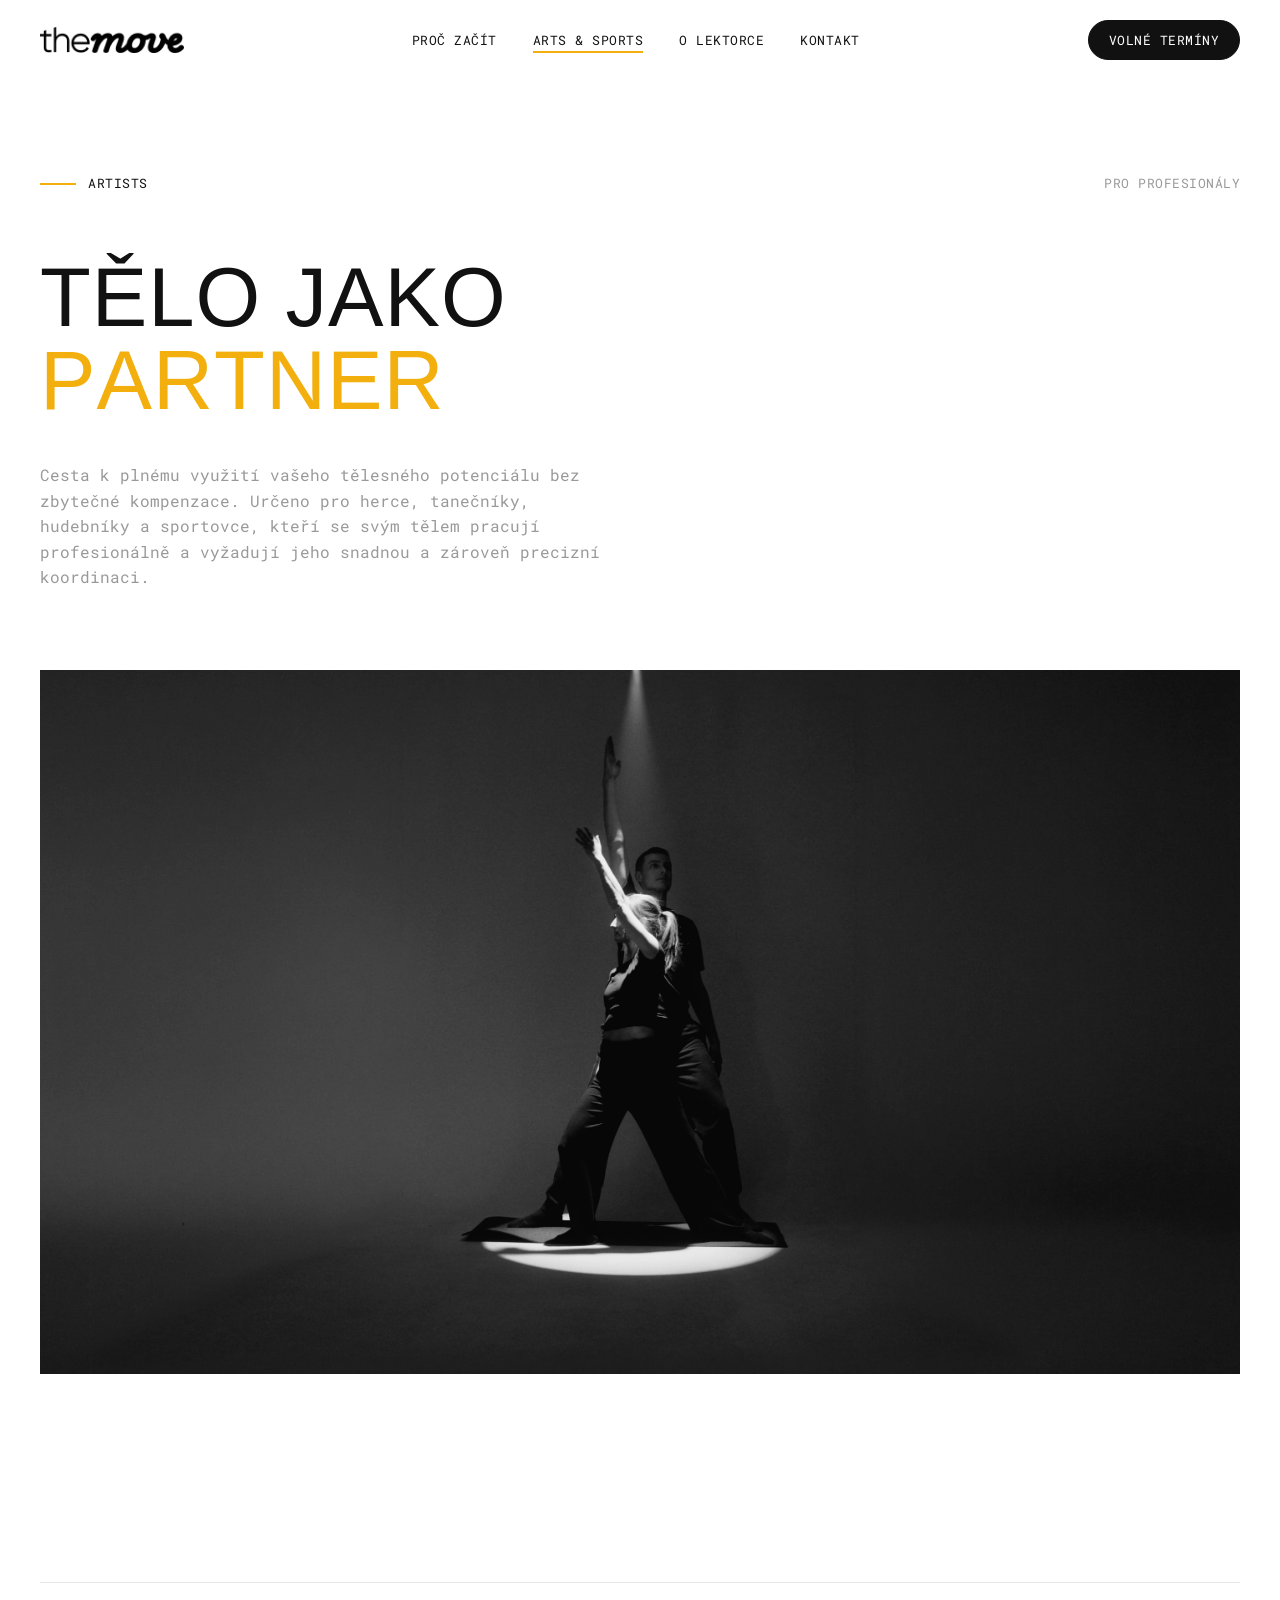
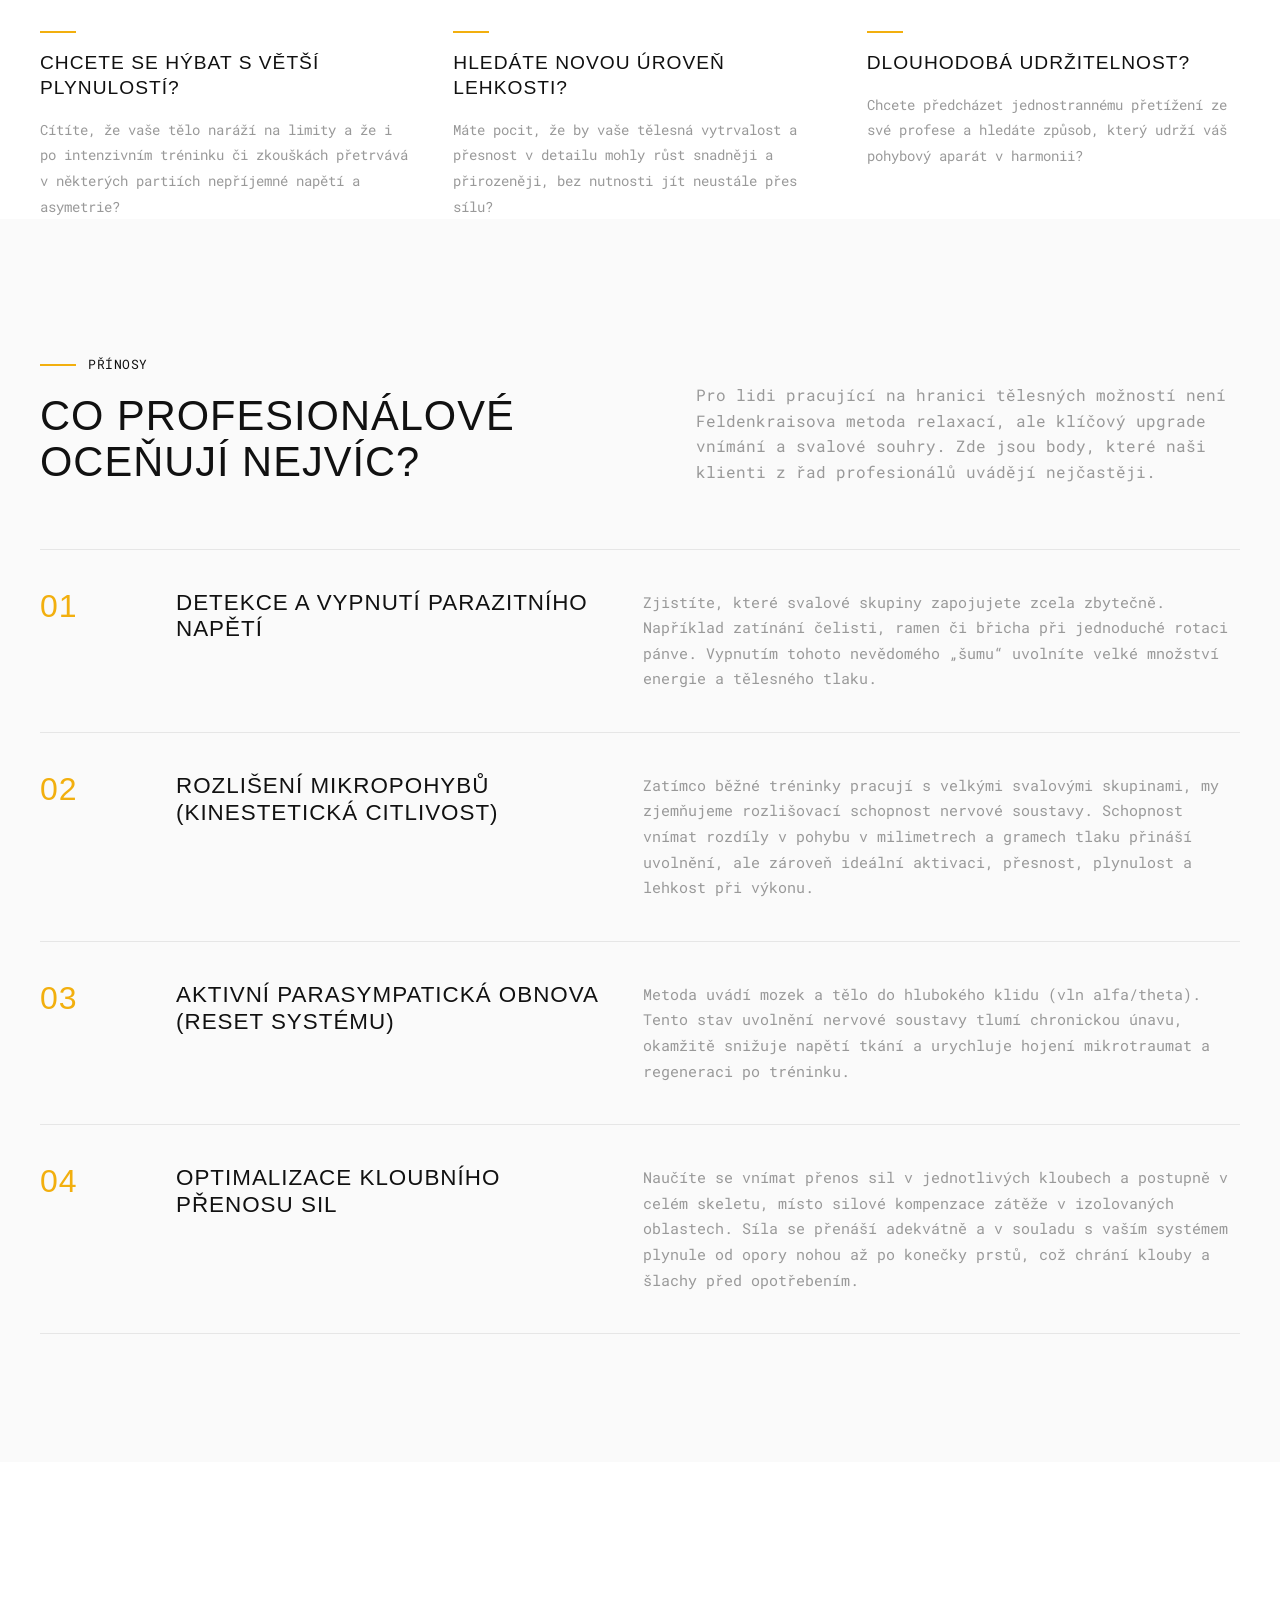
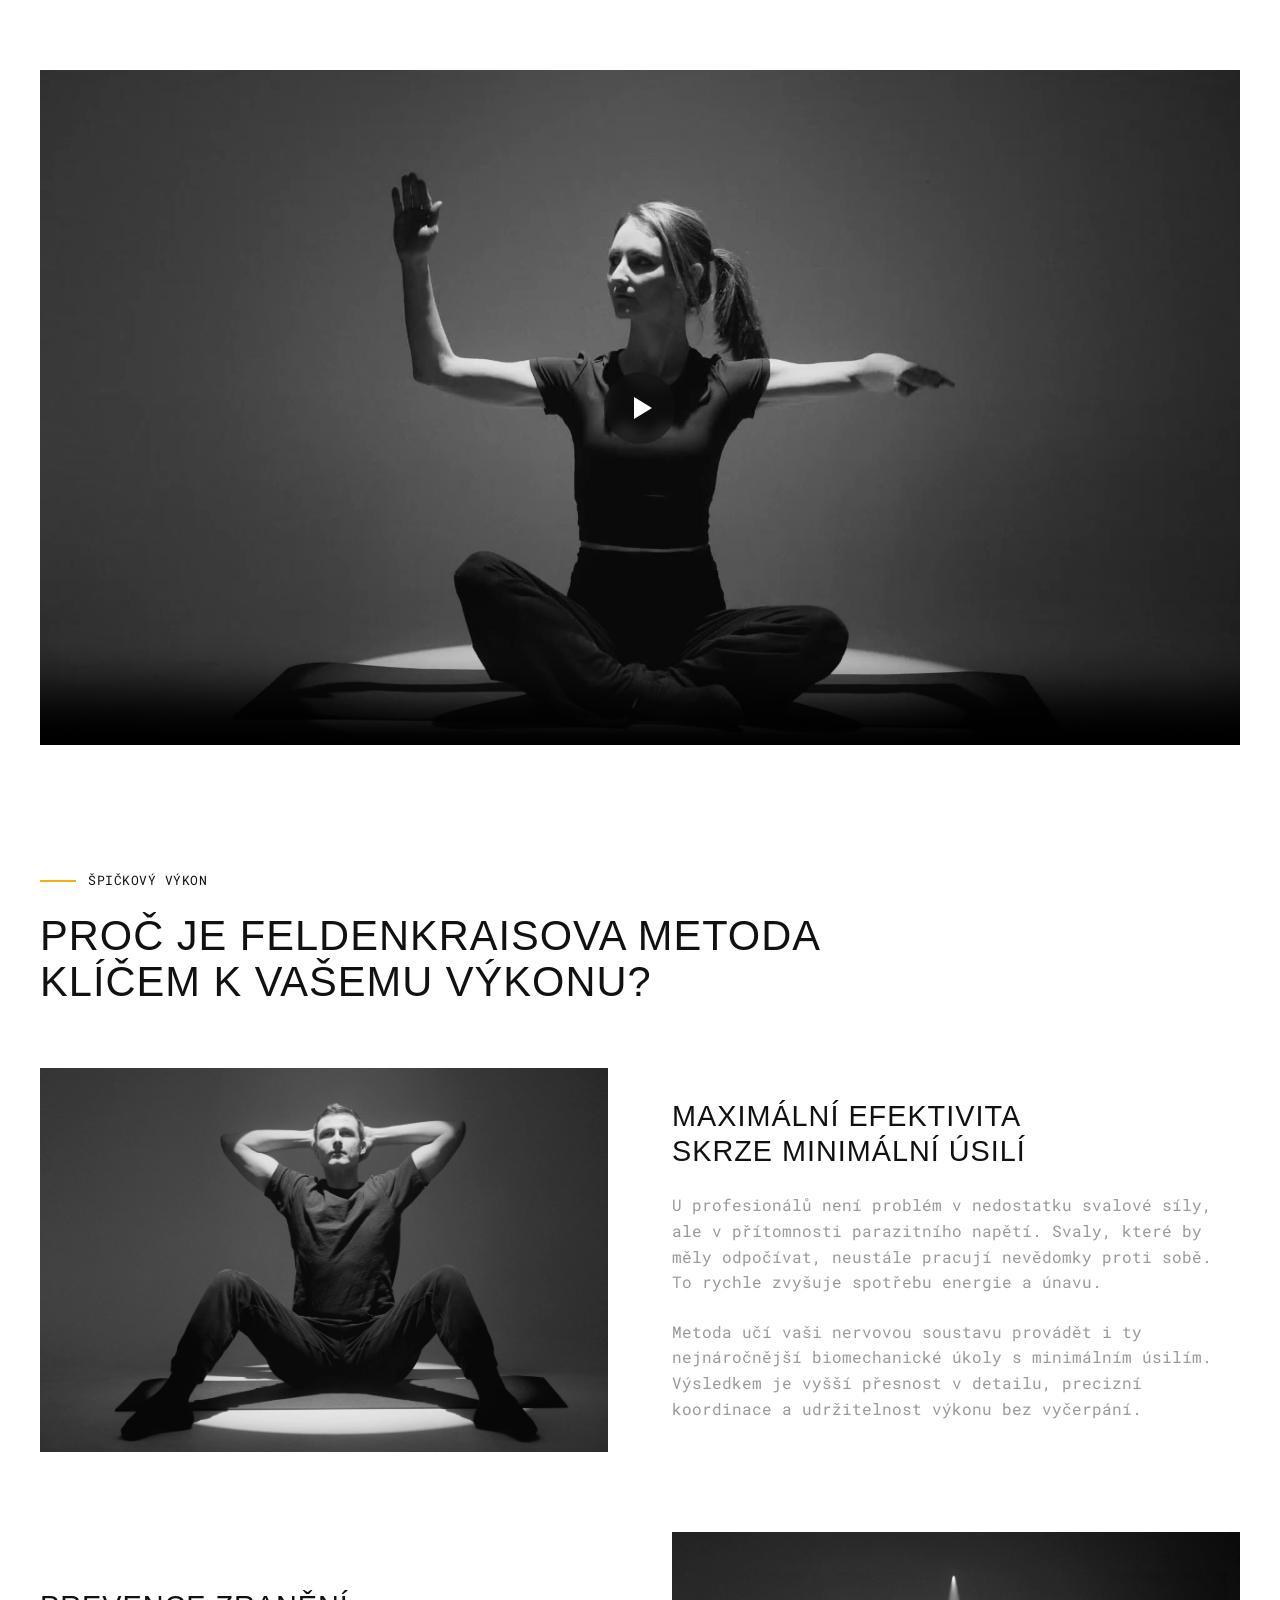
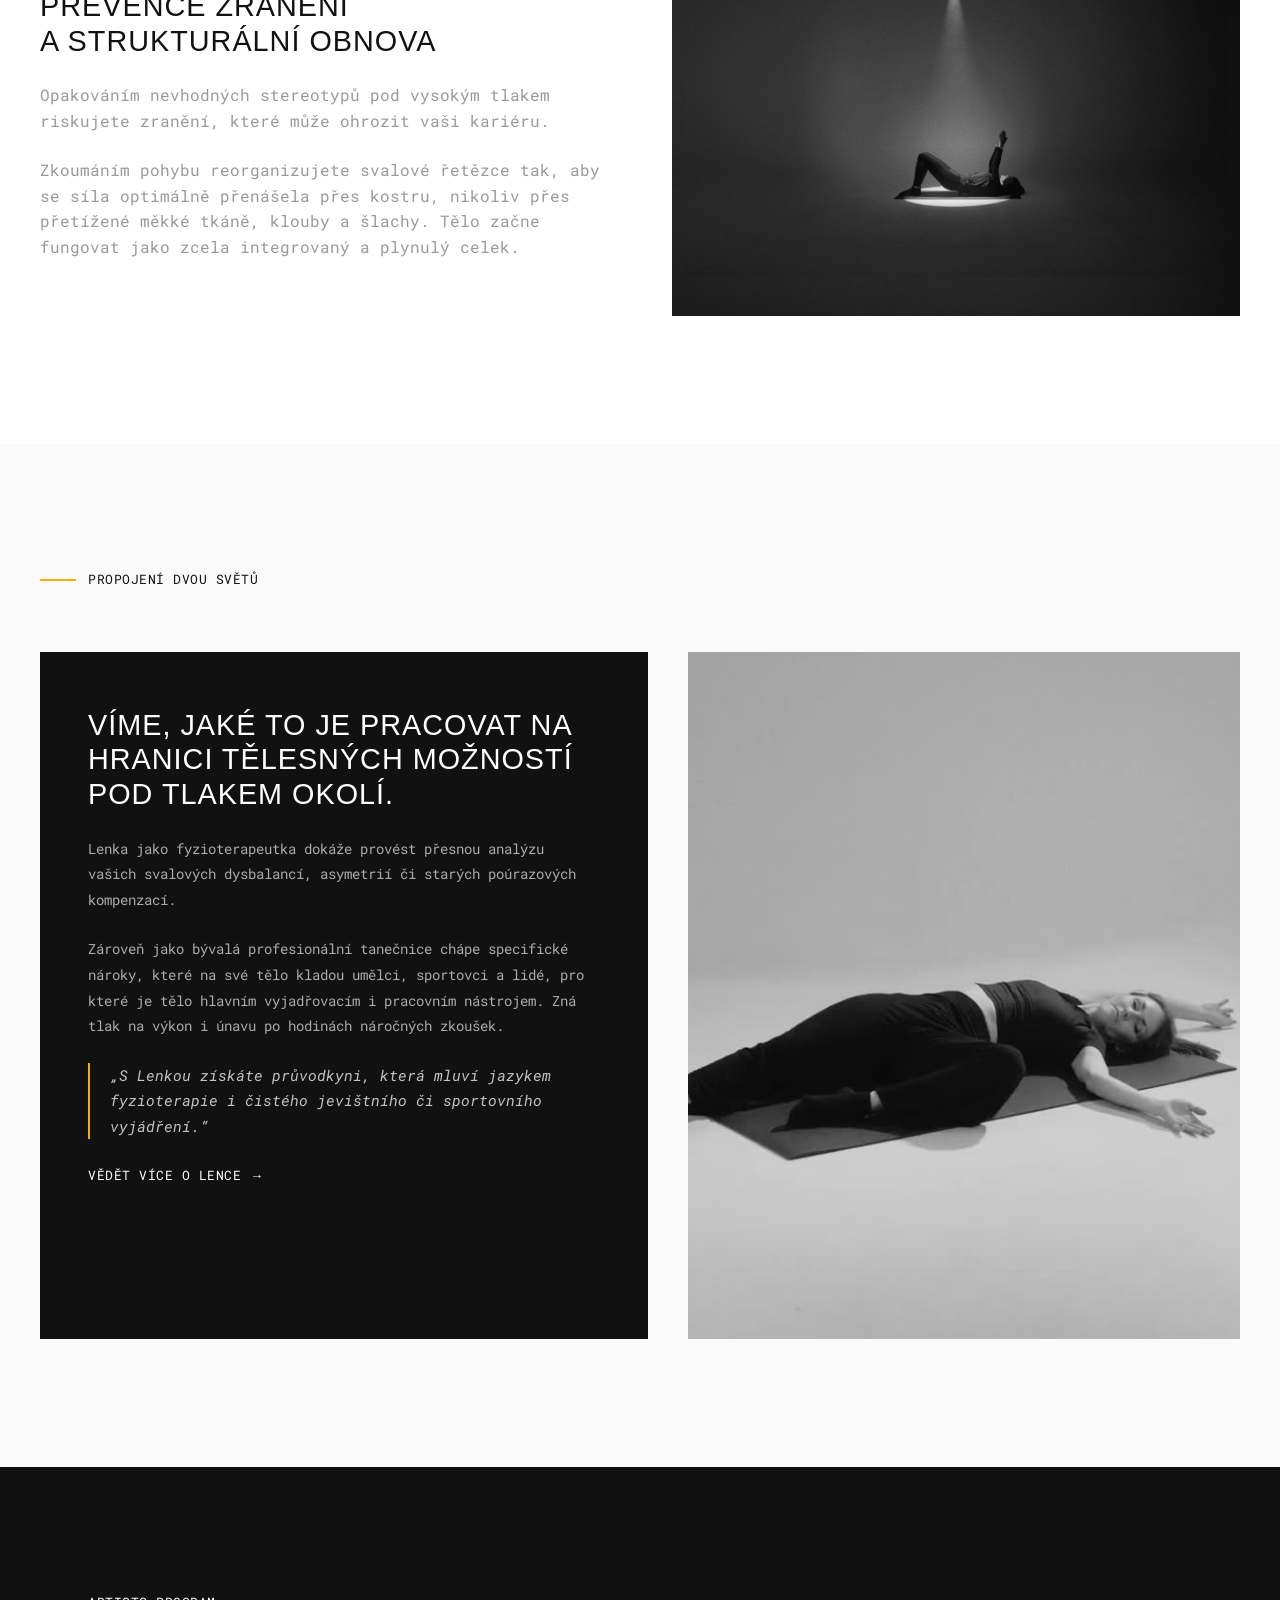
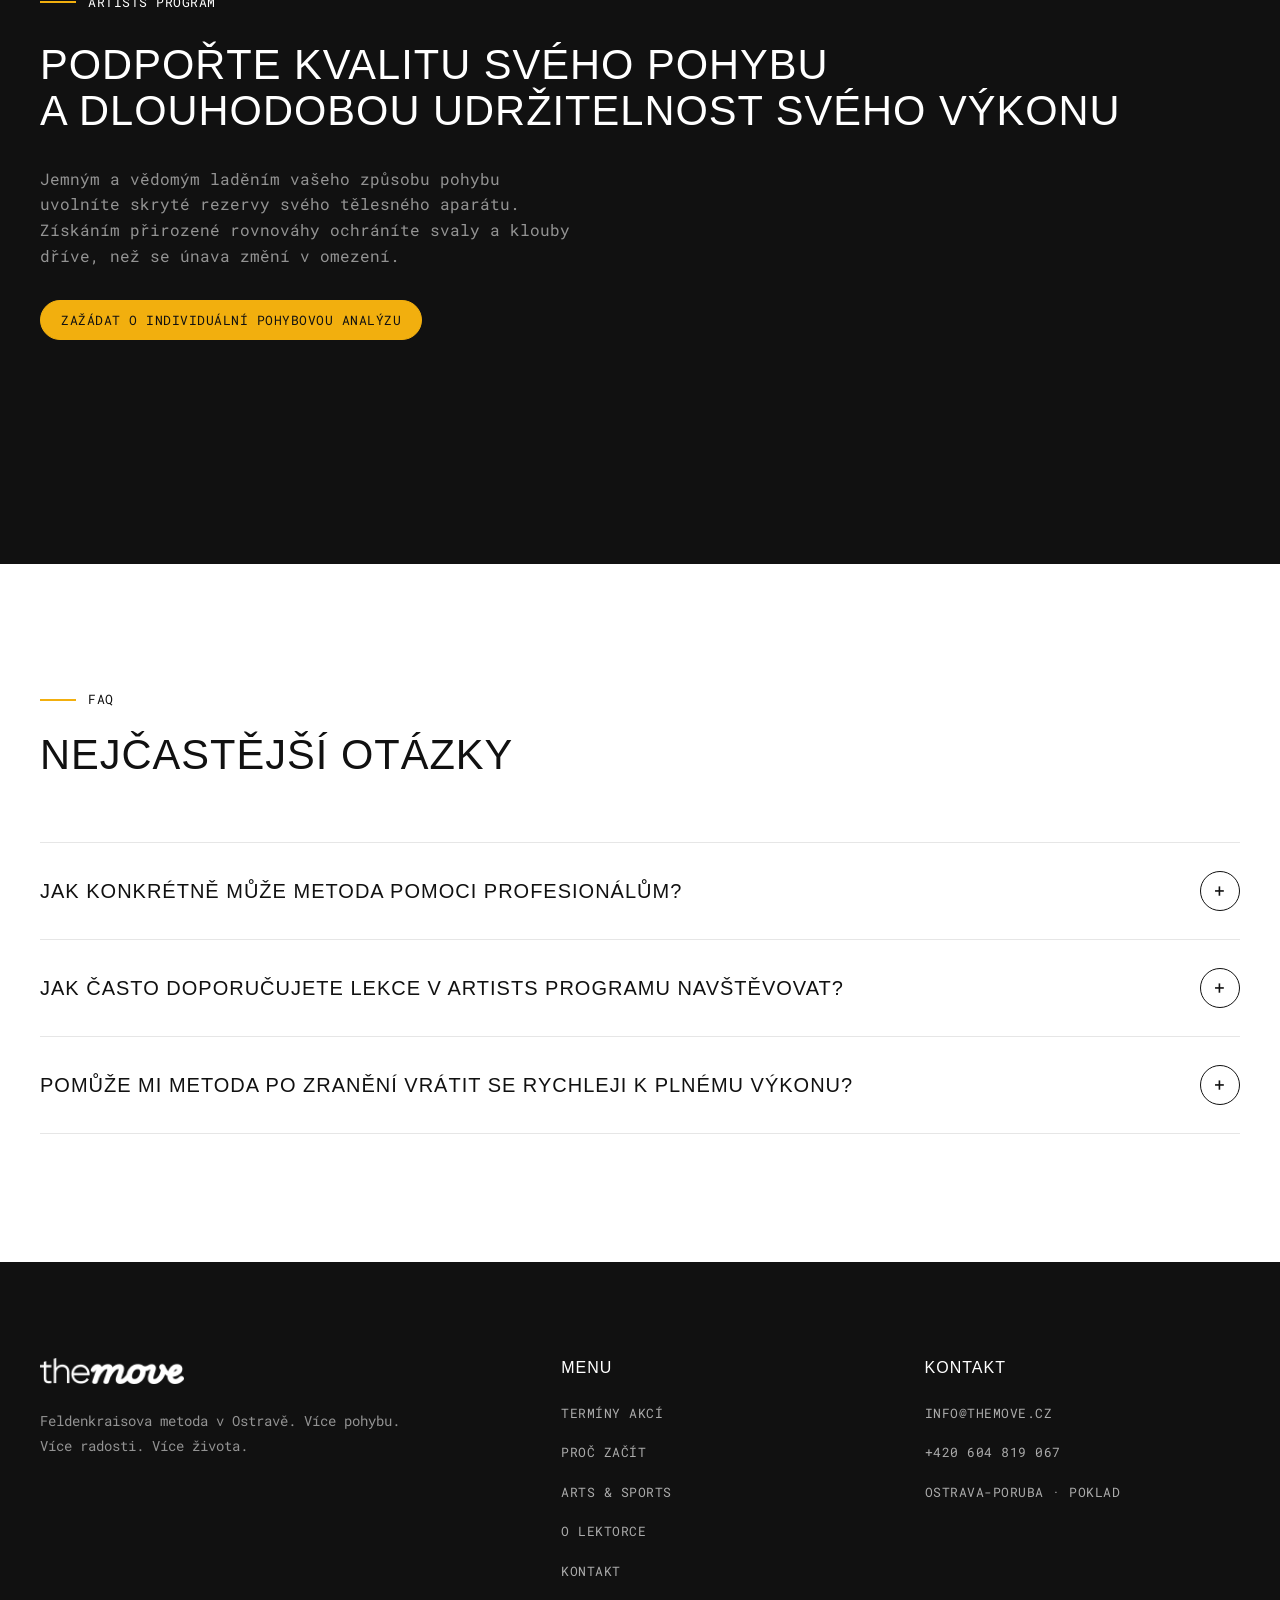
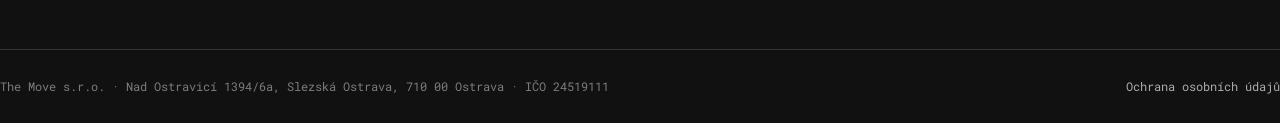
==== commit df7d43f3: "Menu: odebrány Termíny akcí a zrušeno schovávání při scrollu Položka Termíny akcí odebrána z hlavníh" ====
--- a/artists.html
+++ b/artists.html
@@ -24,7 +24,6 @@
 
       <nav>
         <ul class="nav-menu" id="nav-menu">
-          <li><a class="nav-link" href="index.html#terminy">Termíny akcí</a></li>
           <li><a class="nav-link" href="jak-zacit.html">Proč začít</a></li>
           <li><a class="nav-link is-active" href="artists.html">Arts &amp; sports</a></li>
           <li><a class="nav-link" href="o-lektorce.html">O lektorce</a></li>
--- a/css/style.css
+++ b/css/style.css
@@ -284,7 +284,7 @@
   left: 0;
   right: 0;
   z-index: 100;
-  transition: background-color 0.3s, box-shadow 0.3s, transform 0.4s;
+  transition: background-color 0.3s, box-shadow 0.3s;
 }
 
 .nav.is-scrolled {
@@ -294,7 +294,8 @@
   box-shadow: 0 1px 0 var(--line);
 }
 
-.nav.is-hidden { transform: translateY(-100%); }
+/* Kotvy na stránce se zastaví pod trvale viditelným menu */
+[id] { scroll-margin-top: 6rem; }
 
 .nav-inner {
   display: flex;
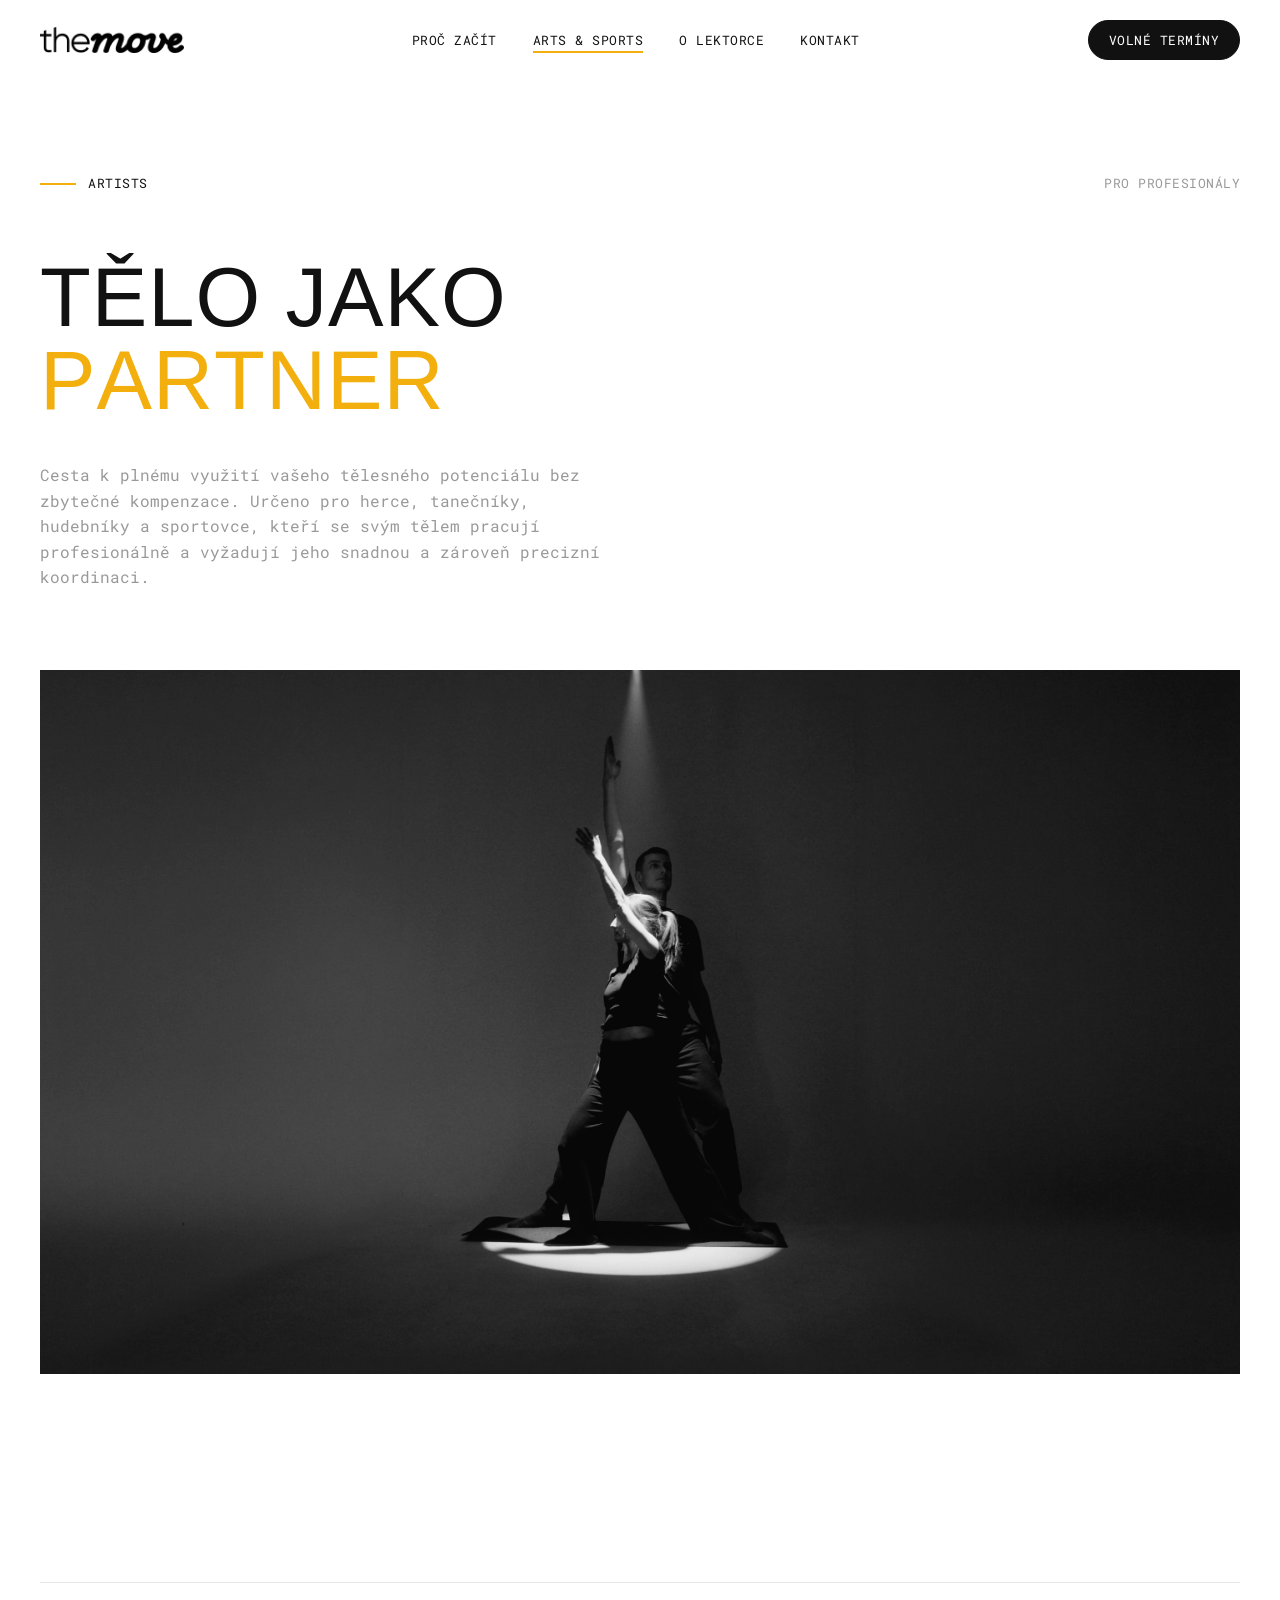
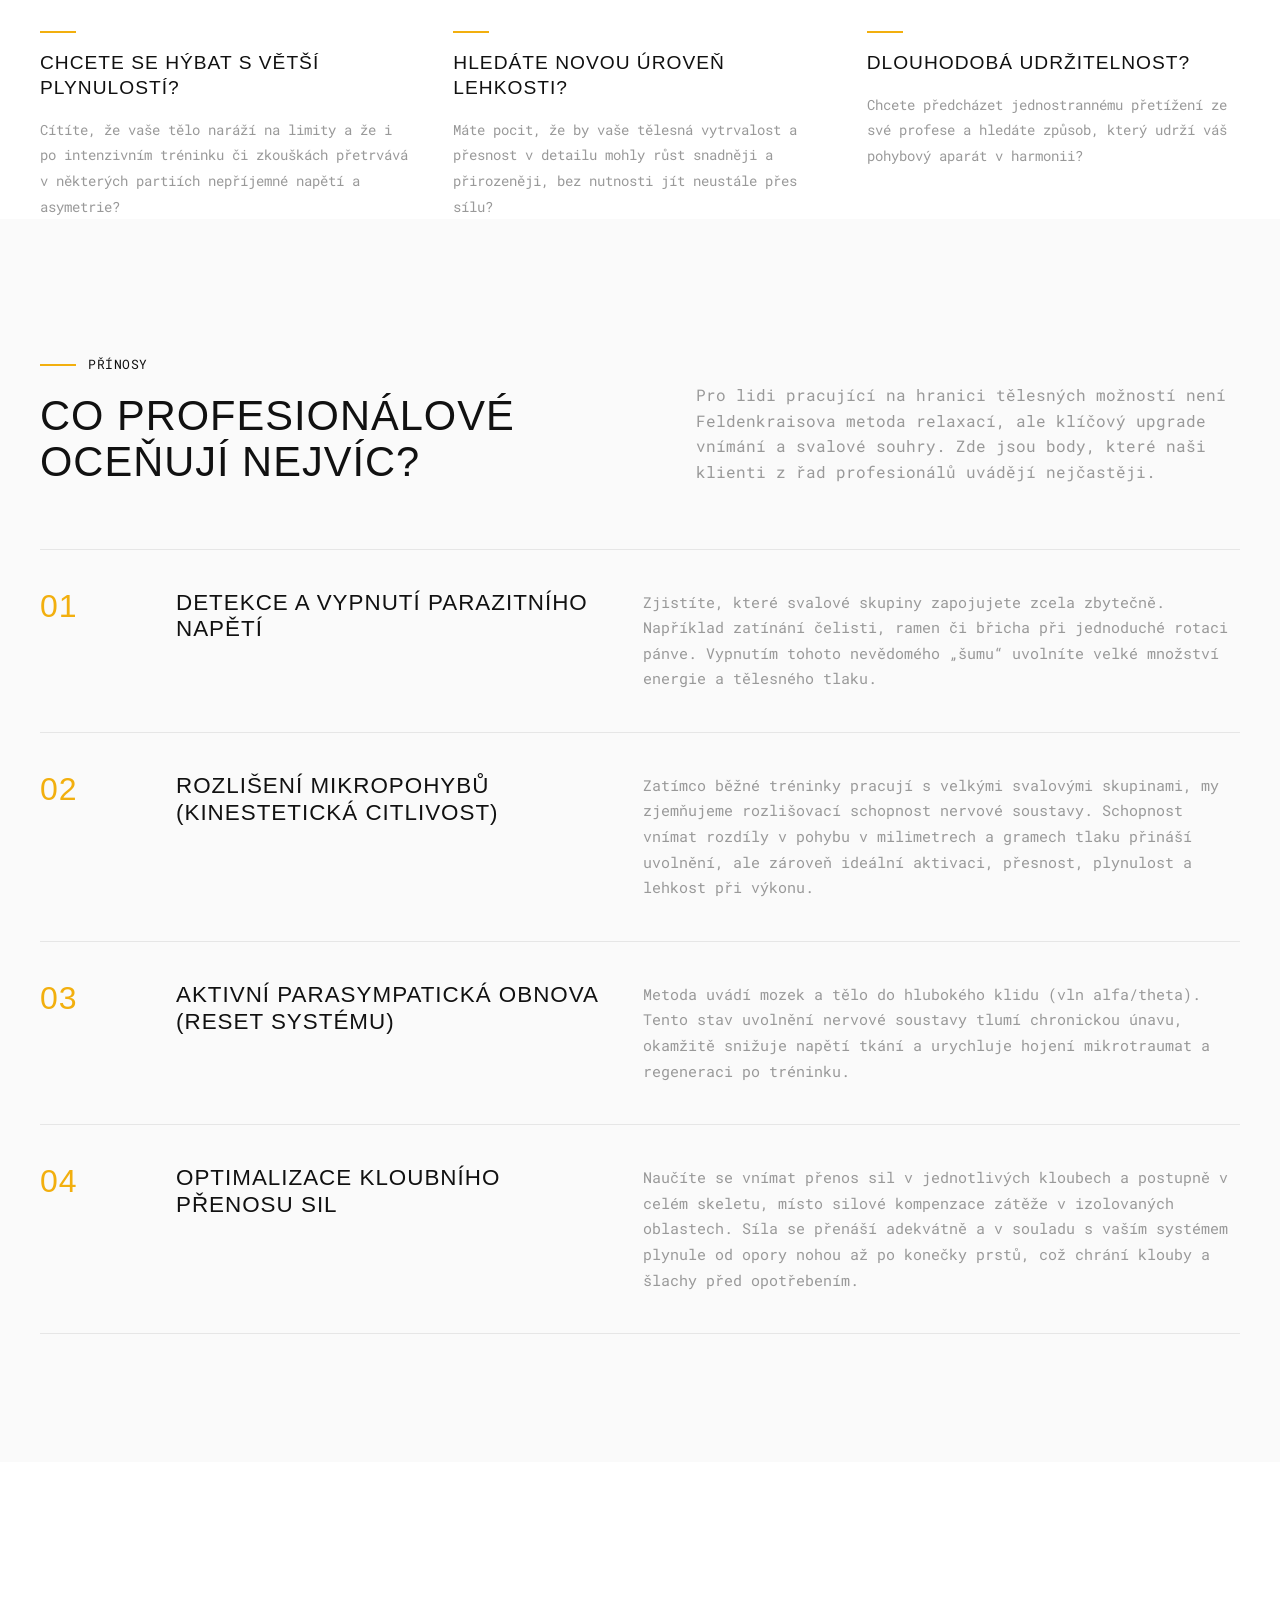
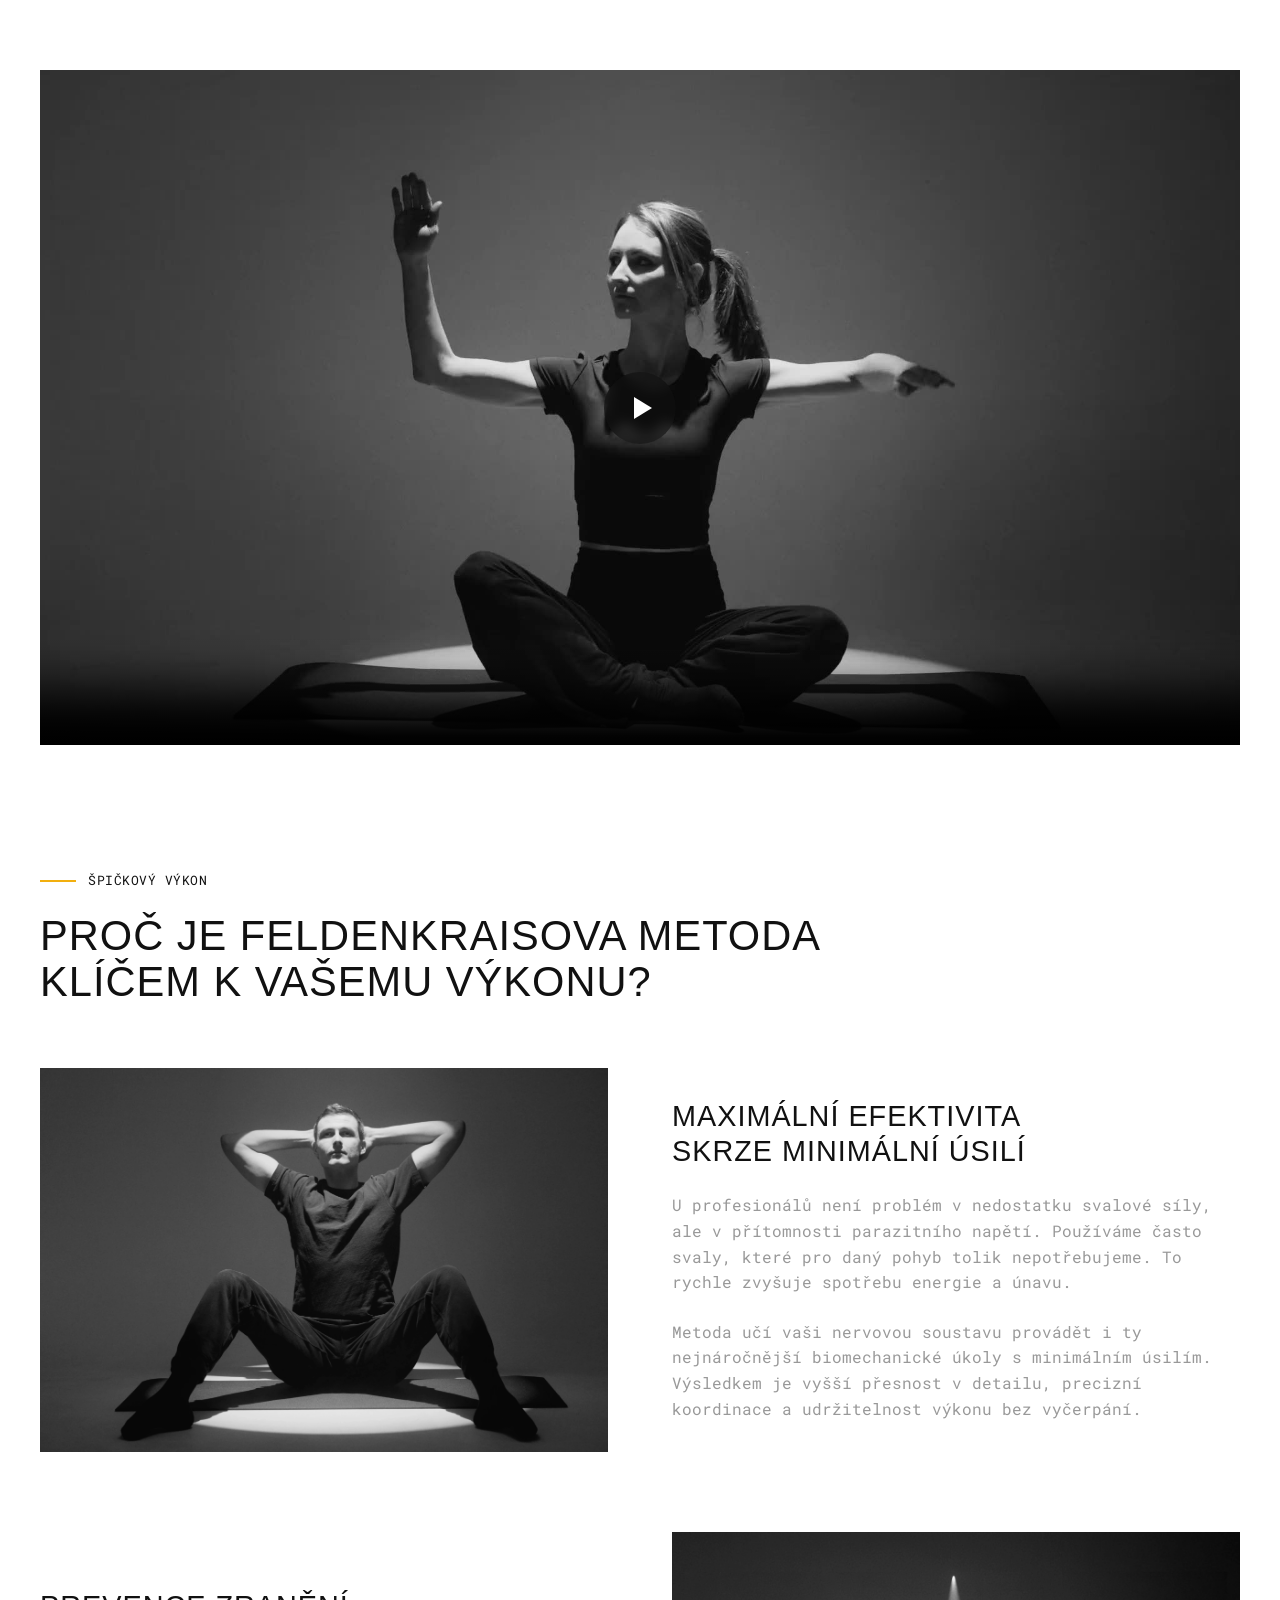
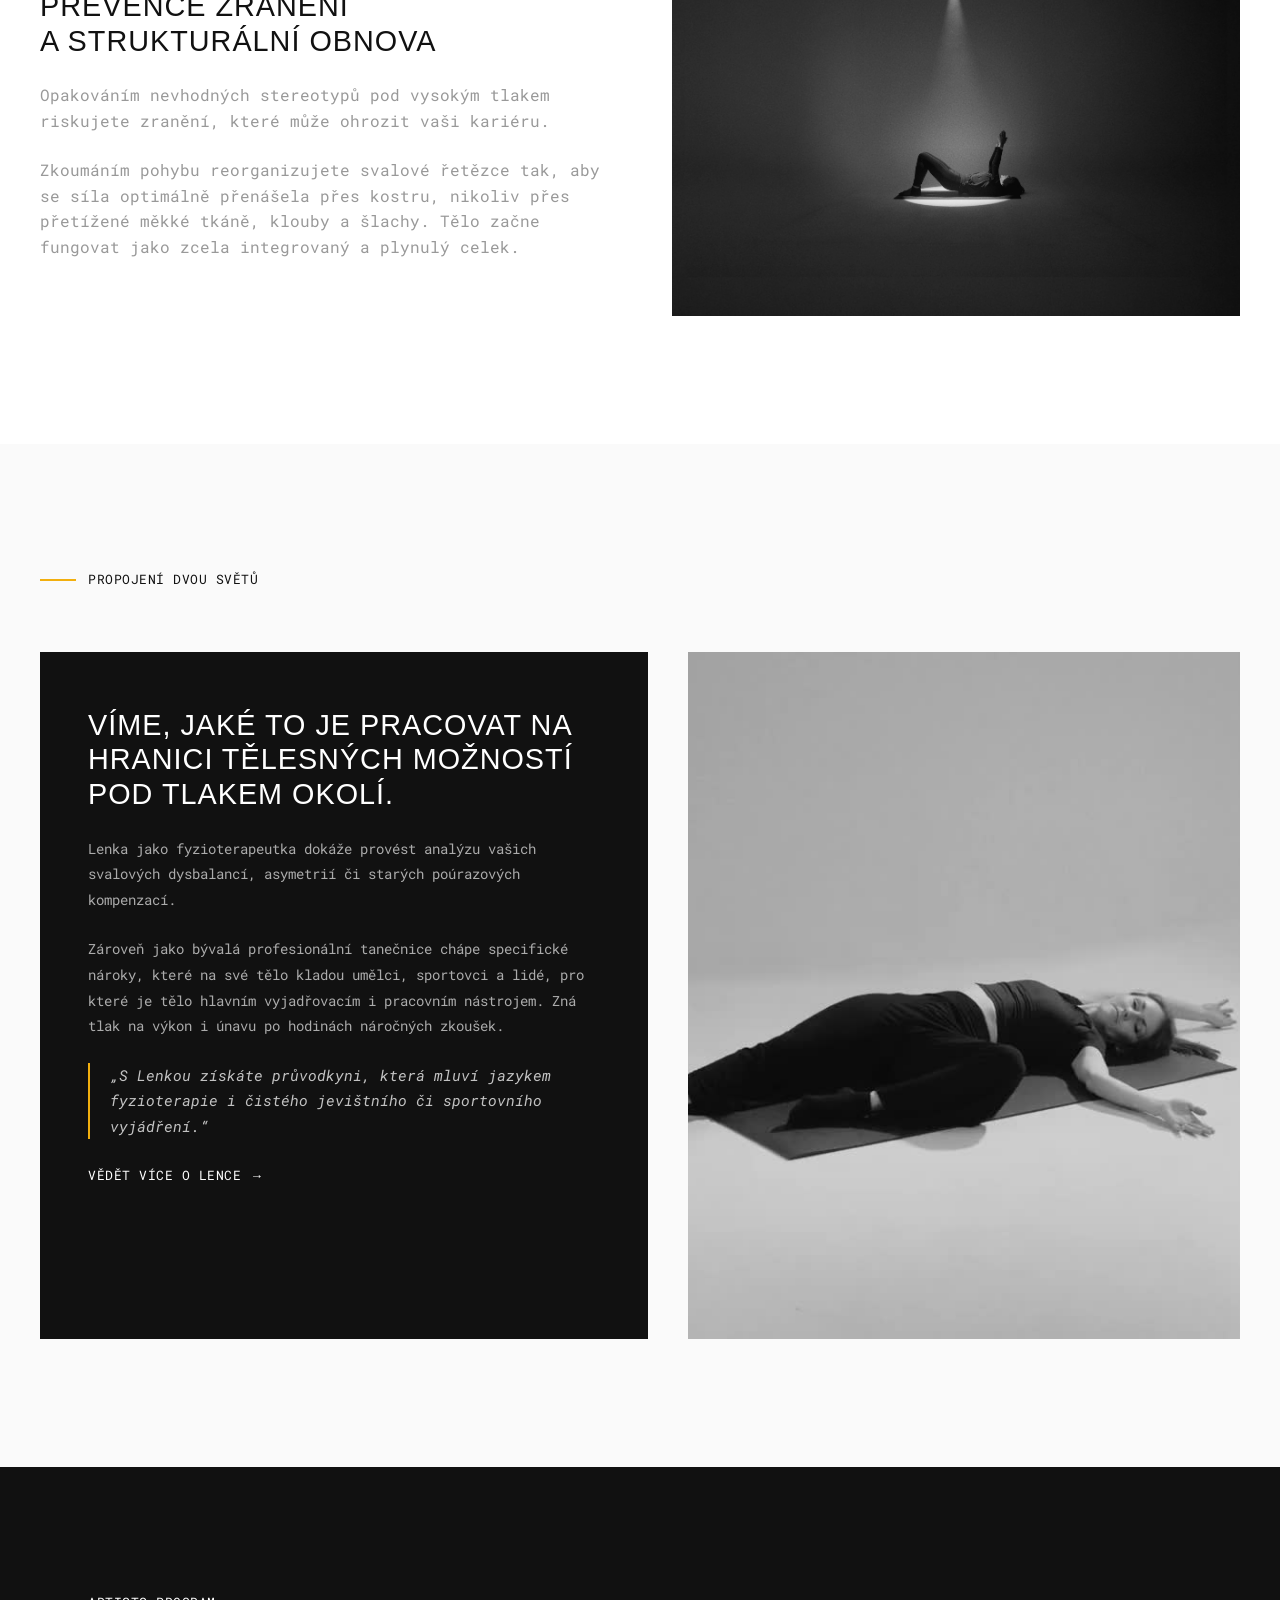
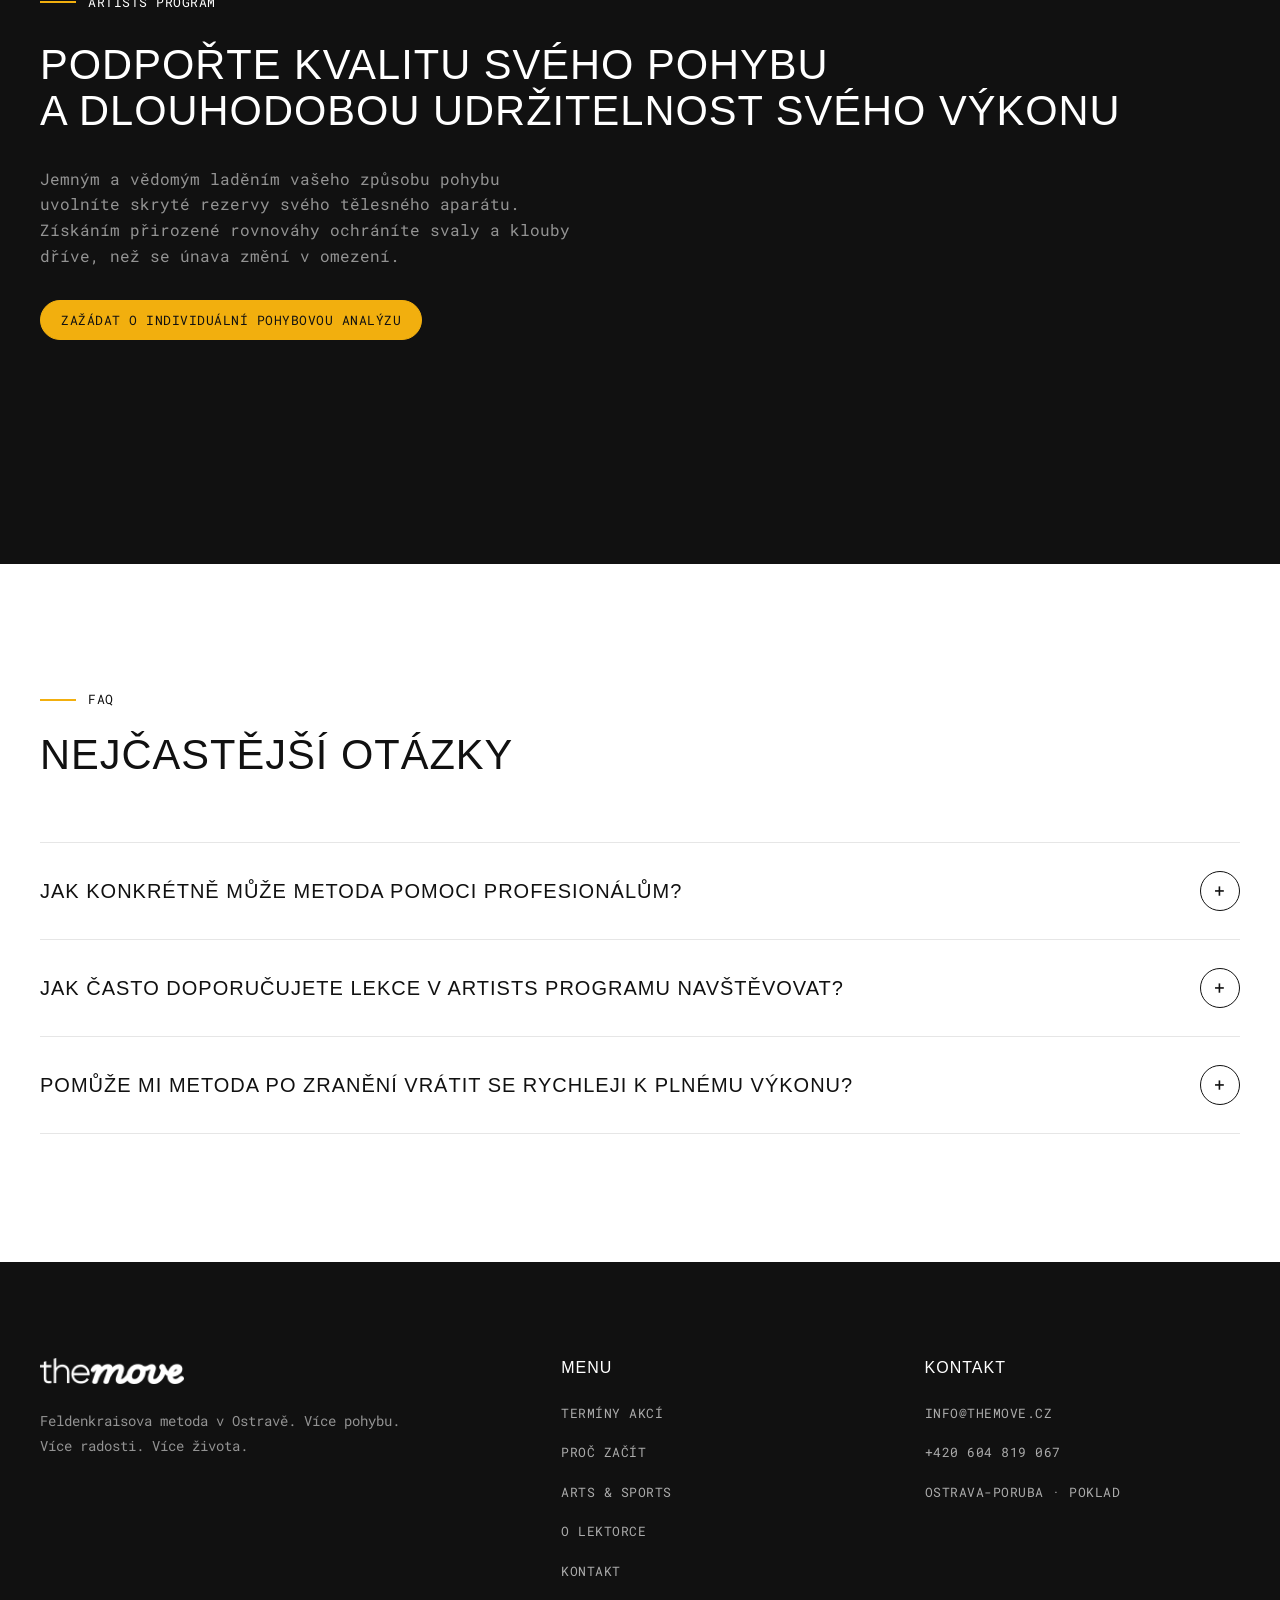
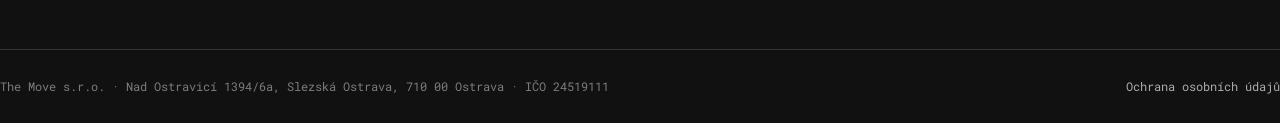
==== commit 4182fa09: "Výchozí ceny (lekce 200 Kč, workshop 600 Kč), nová fotka na Proč začít a korektury na Arts a sports " ====
--- a/artists.html
+++ b/artists.html
@@ -178,8 +178,8 @@
           <div class="split-body reveal" style="--reveal-delay:.15s">
             <h3 class="h3">Maximální efektivita<br>skrze minimální úsilí</h3>
             <p>U profesionálů není problém v nedostatku svalové síly, ale
-            v přítomnosti parazitního napětí. Svaly, které by měly odpočívat,
-            neustále pracují nevědomky proti sobě. To rychle zvyšuje
+            v přítomnosti parazitního napětí. Používáme často svaly, které
+            pro daný pohyb tolik nepotřebujeme. To rychle zvyšuje
             spotřebu energie a únavu.</p>
             <p>Metoda učí vaši nervovou soustavu provádět i ty nejnáročnější
             biomechanické úkoly s minimálním úsilím. Výsledkem je vyšší přesnost
@@ -218,7 +218,7 @@
             </svg>
             <h2 class="h3">Víme, jaké to je pracovat na hranici tělesných možností pod tlakem okolí.</h2>
             <p>
-              Lenka jako fyzioterapeutka dokáže provést přesnou analýzu
+              Lenka jako fyzioterapeutka dokáže provést analýzu
               vašich svalových dysbalancí, asymetrií či starých poúrazových
               kompenzací.
             </p>
--- a/css/style.css
+++ b/css/style.css
@@ -486,6 +486,64 @@
 
 .schedule { border-top: 1px solid var(--line); }
 
+/* Filtr podle druhu akce */
+.schedule-filters {
+  display: flex;
+  flex-wrap: wrap;
+  gap: 0.75rem;
+  margin-bottom: 2.5rem;
+}
+
+/* Vlastní display by jinak přebil atribut hidden. */
+.schedule-filters[hidden],
+.schedule-more .button[hidden] { display: none; }
+
+.schedule-filter {
+  font-family: var(--font-mono);
+  font-size: 12px;
+  letter-spacing: 0.5px;
+  text-transform: uppercase;
+  color: var(--ink);
+  background: transparent;
+  border: 1px solid var(--line);
+  border-radius: 500px;
+  padding: 0.55rem 1.15rem;
+  cursor: pointer;
+  transition: background 0.25s ease, border-color 0.25s ease, color 0.25s ease;
+}
+
+.schedule-filter:hover { border-color: var(--ink); }
+
+.schedule-filter.is-active {
+  background: var(--yellow);
+  border-color: var(--yellow);
+  color: var(--ink);
+}
+
+/* Štítek druhu akce v řádku termínu */
+.schedule-type {
+  display: inline-block;
+  margin-bottom: 0.6rem;
+  padding: 0.2rem 0.65rem;
+  border: 1px solid var(--ink);
+  border-radius: 500px;
+  font-size: 11px;
+  letter-spacing: 1px;
+  text-transform: uppercase;
+  line-height: 160%;
+}
+
+.schedule-type--workshop {
+  background: var(--yellow);
+  border-color: var(--yellow);
+}
+
+.schedule-type--seminar {
+  background: var(--ink);
+  border-color: var(--ink);
+  color: var(--paper);
+}
+
 .schedule-row {
   display: grid;
   grid-template-columns: 1.2fr 1.6fr 1fr auto;
@@ -513,7 +571,14 @@
 .schedule-row:hover { padding-left: 3rem; }
 .schedule-row:hover::before { transform: translateY(-50%) scaleX(1); }
 
-.schedule-time { font-size: 13px; letter-spacing: 0.5px; text-transform: uppercase; }
+.schedule-time {
+  display: flex;
+  flex-direction: column;
+  align-items: flex-start;
+  font-size: 13px;
+  letter-spacing: 0.5px;
+  text-transform: uppercase;
+}
 
 .schedule-place {
   font-family: var(--font-head);
@@ -523,11 +588,24 @@
   line-height: 120%;
 }
 
+.schedule-slot {
+  display: flex;
+  flex-direction: column;
+  gap: 0.2rem;
+  align-items: flex-start;
+}
+
 .schedule-free {
   font-size: 13px;
   color: var(--grey);
   text-transform: uppercase;
   letter-spacing: 0.5px;
+}
+
+.schedule-price {
+  font-size: 13px;
+  letter-spacing: 0.5px;
+  text-transform: uppercase;
 }
 
 .schedule-free--low { color: var(--yellow); }
@@ -544,7 +622,13 @@
   text-transform: none;
 }
 
-.schedule-more { margin-top: 3rem; display: flex; justify-content: center; }
+.schedule-more {
+  margin-top: 3rem;
+  display: flex;
+  flex-wrap: wrap;
+  gap: 1rem;
+  justify-content: center;
+}
 
 @media screen and (max-width: 767px) {
   .schedule-row {
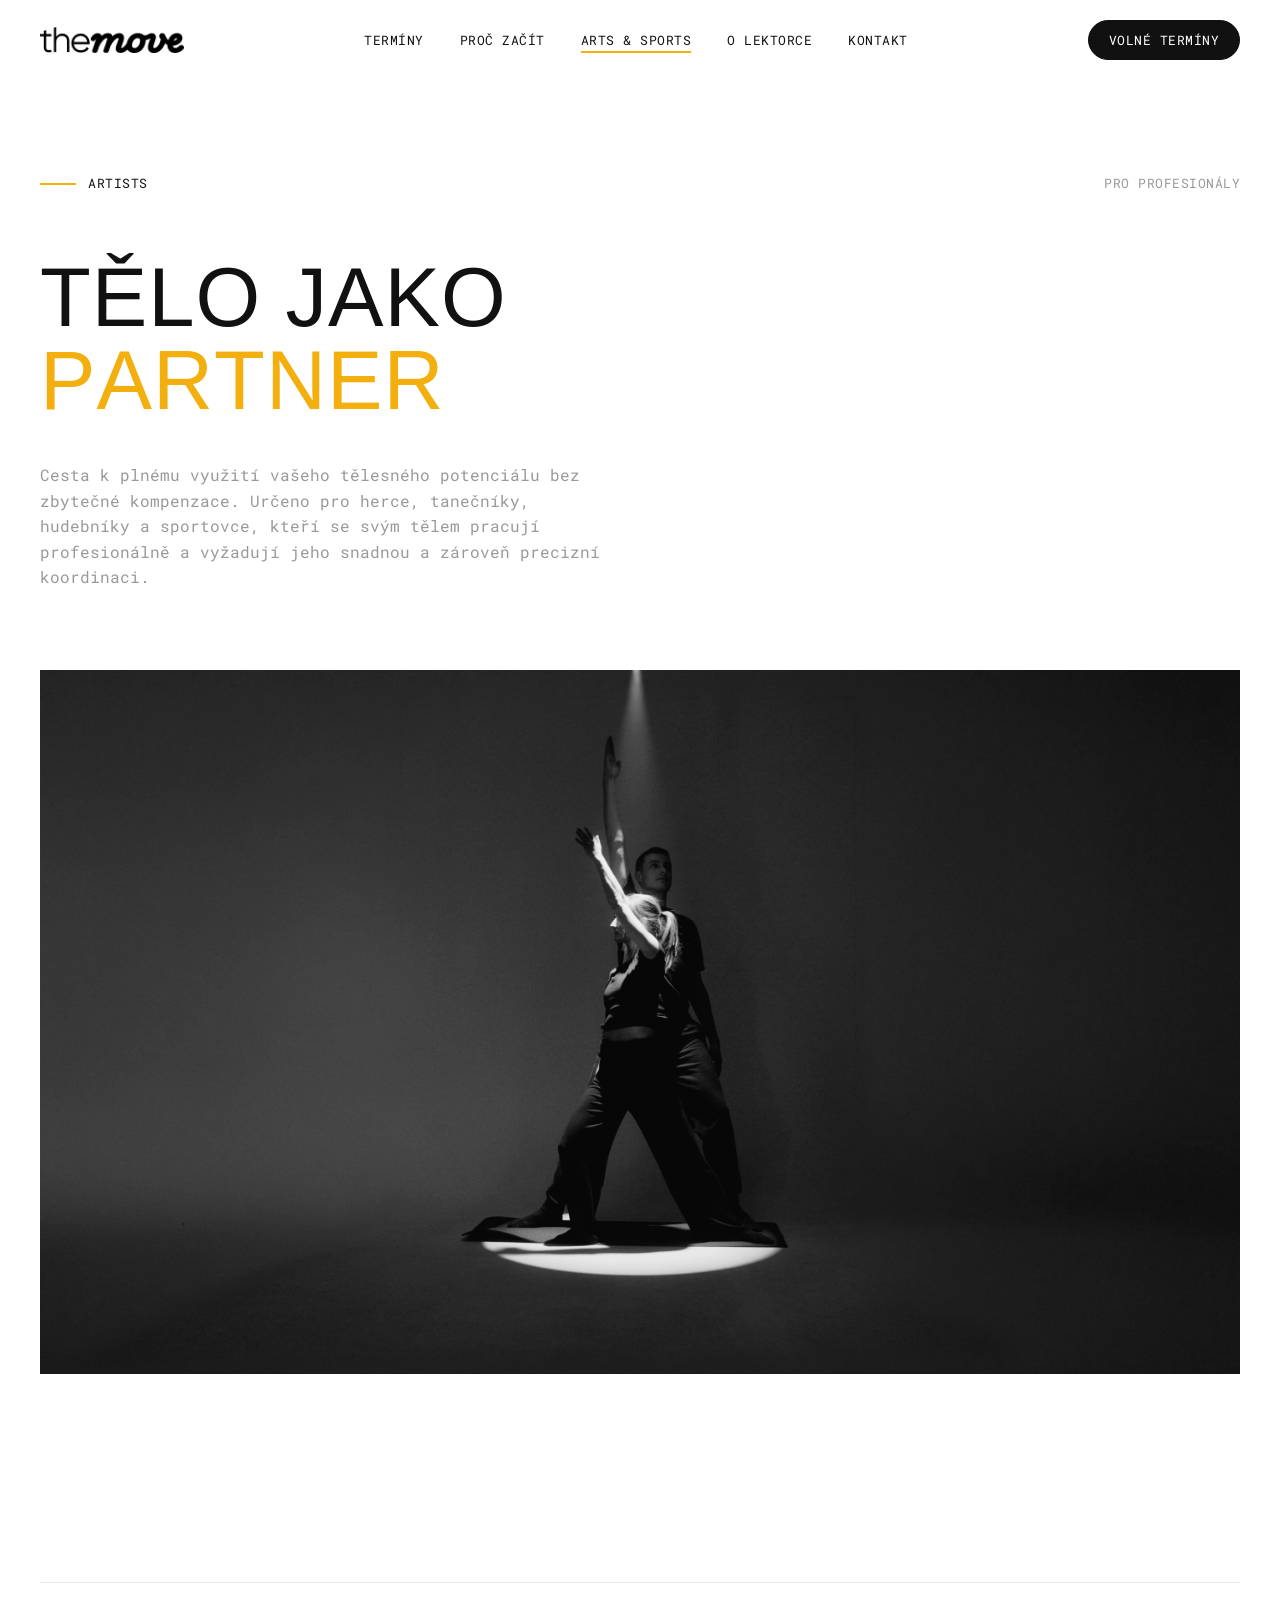
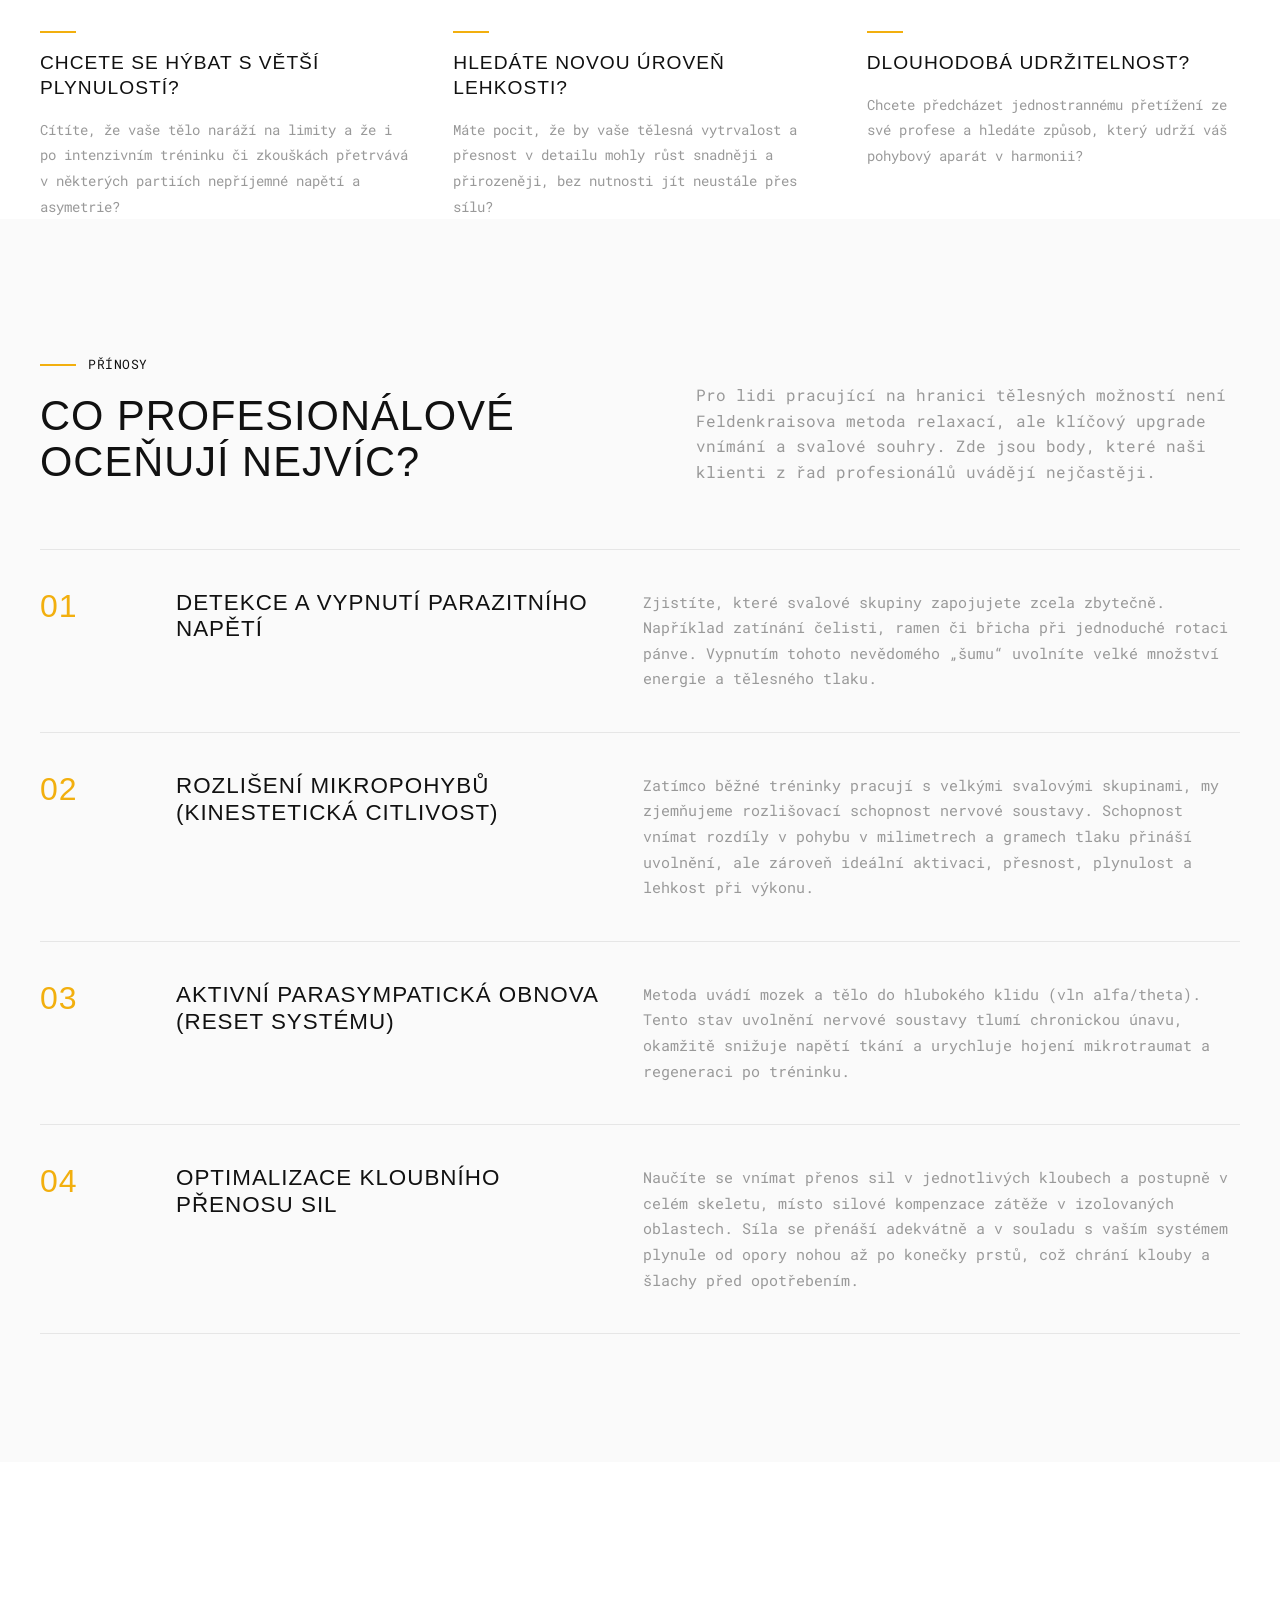
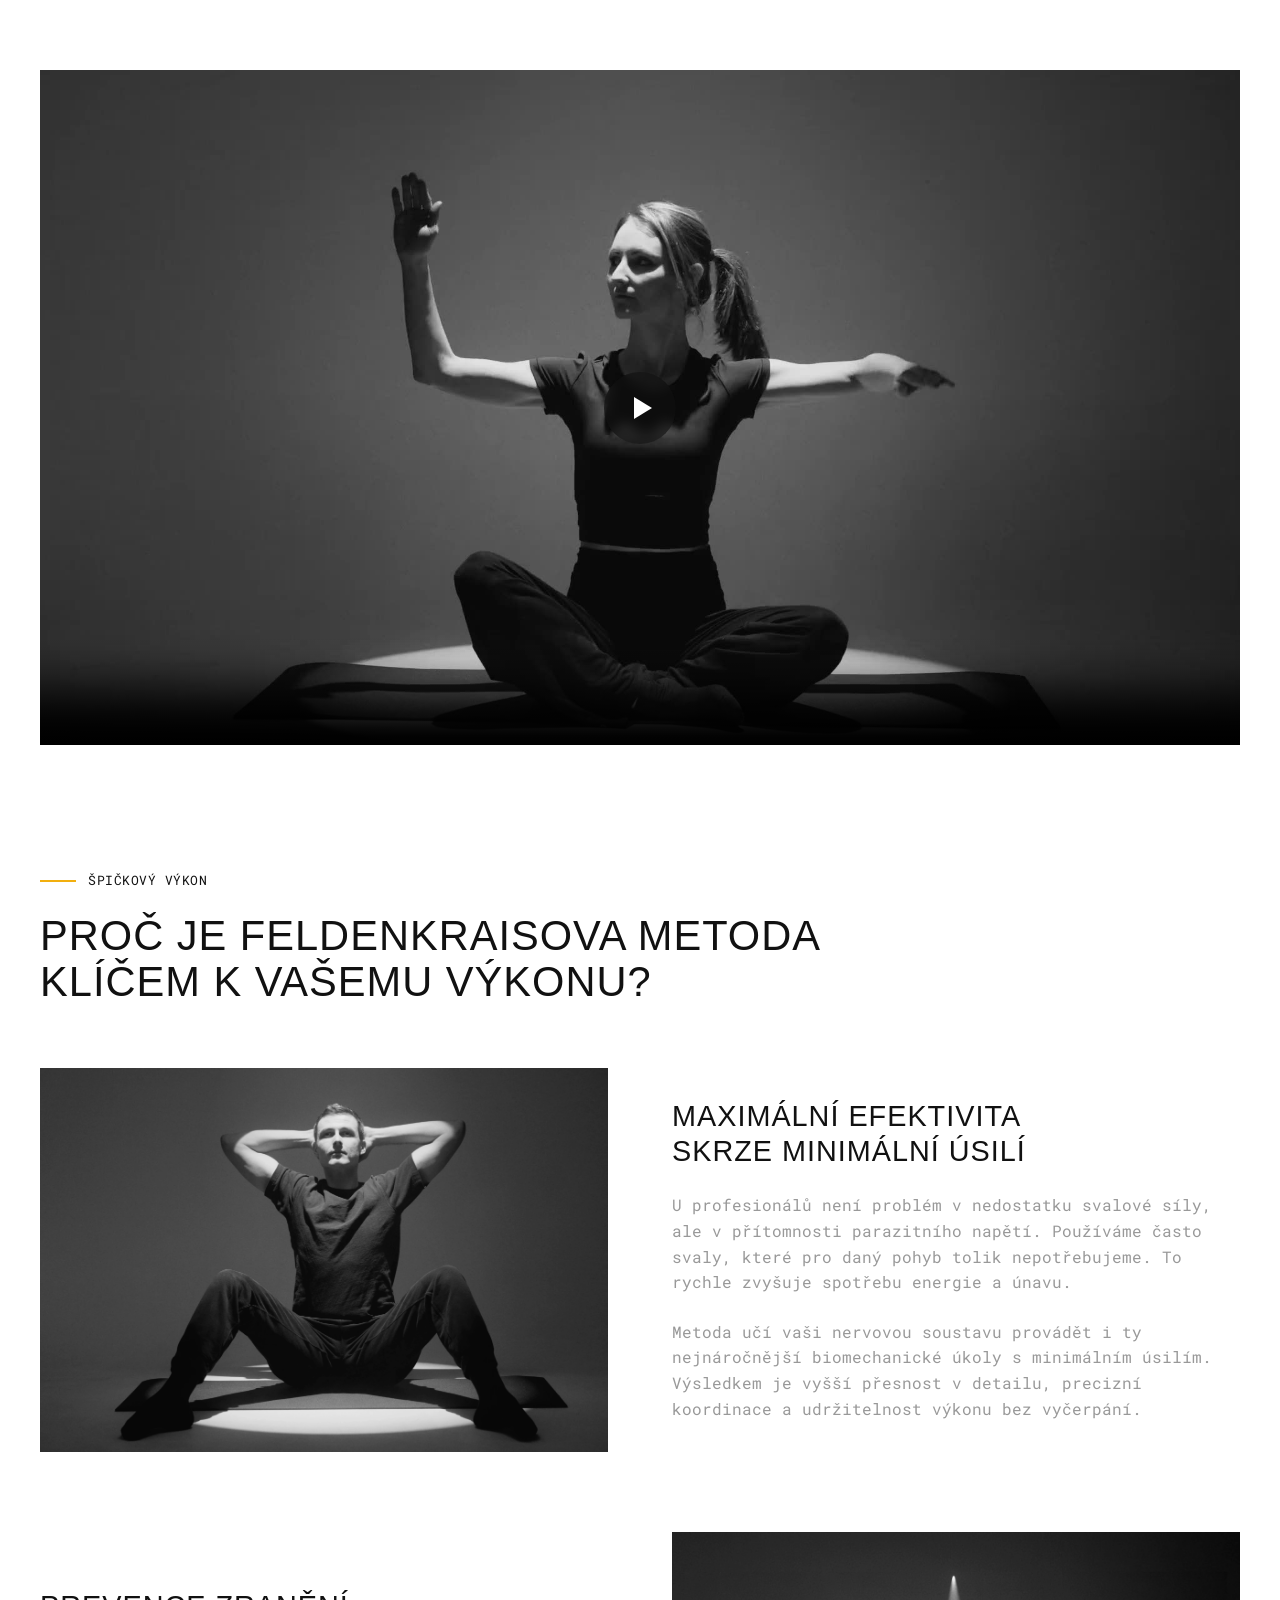
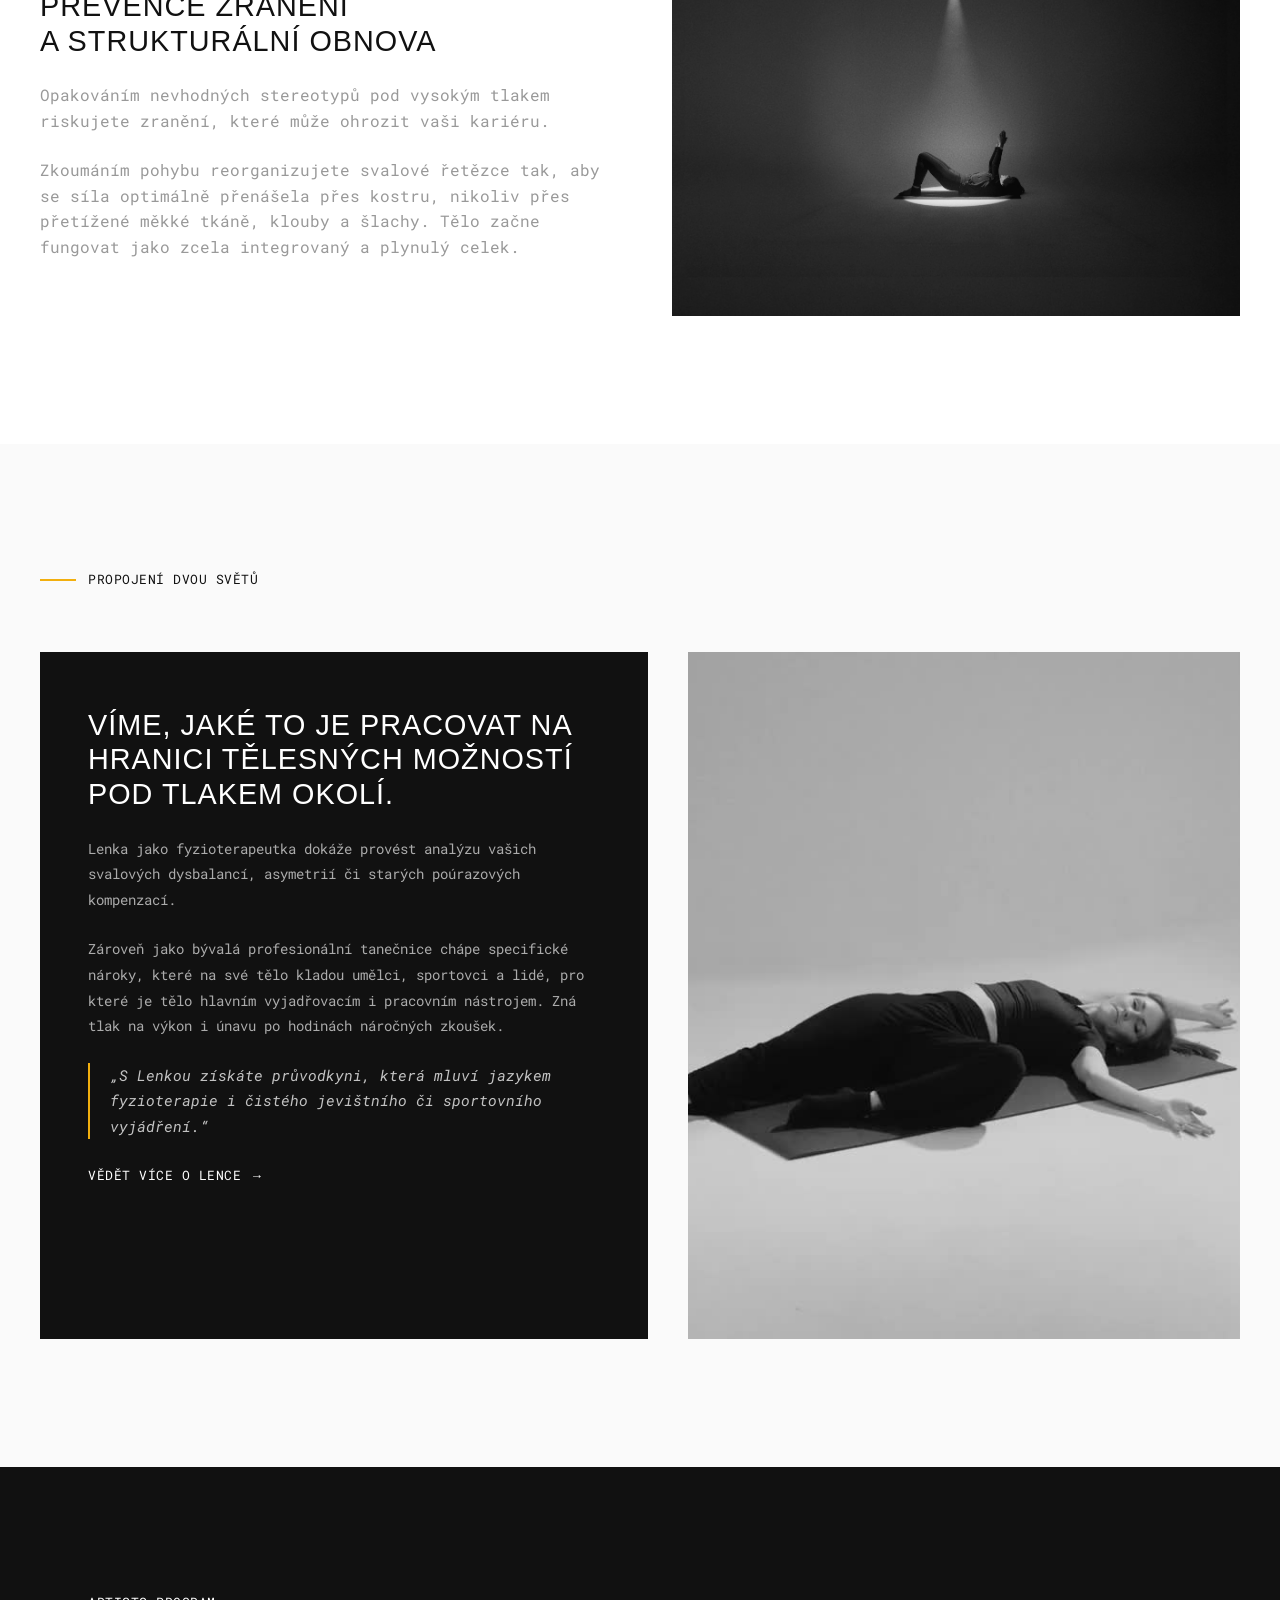
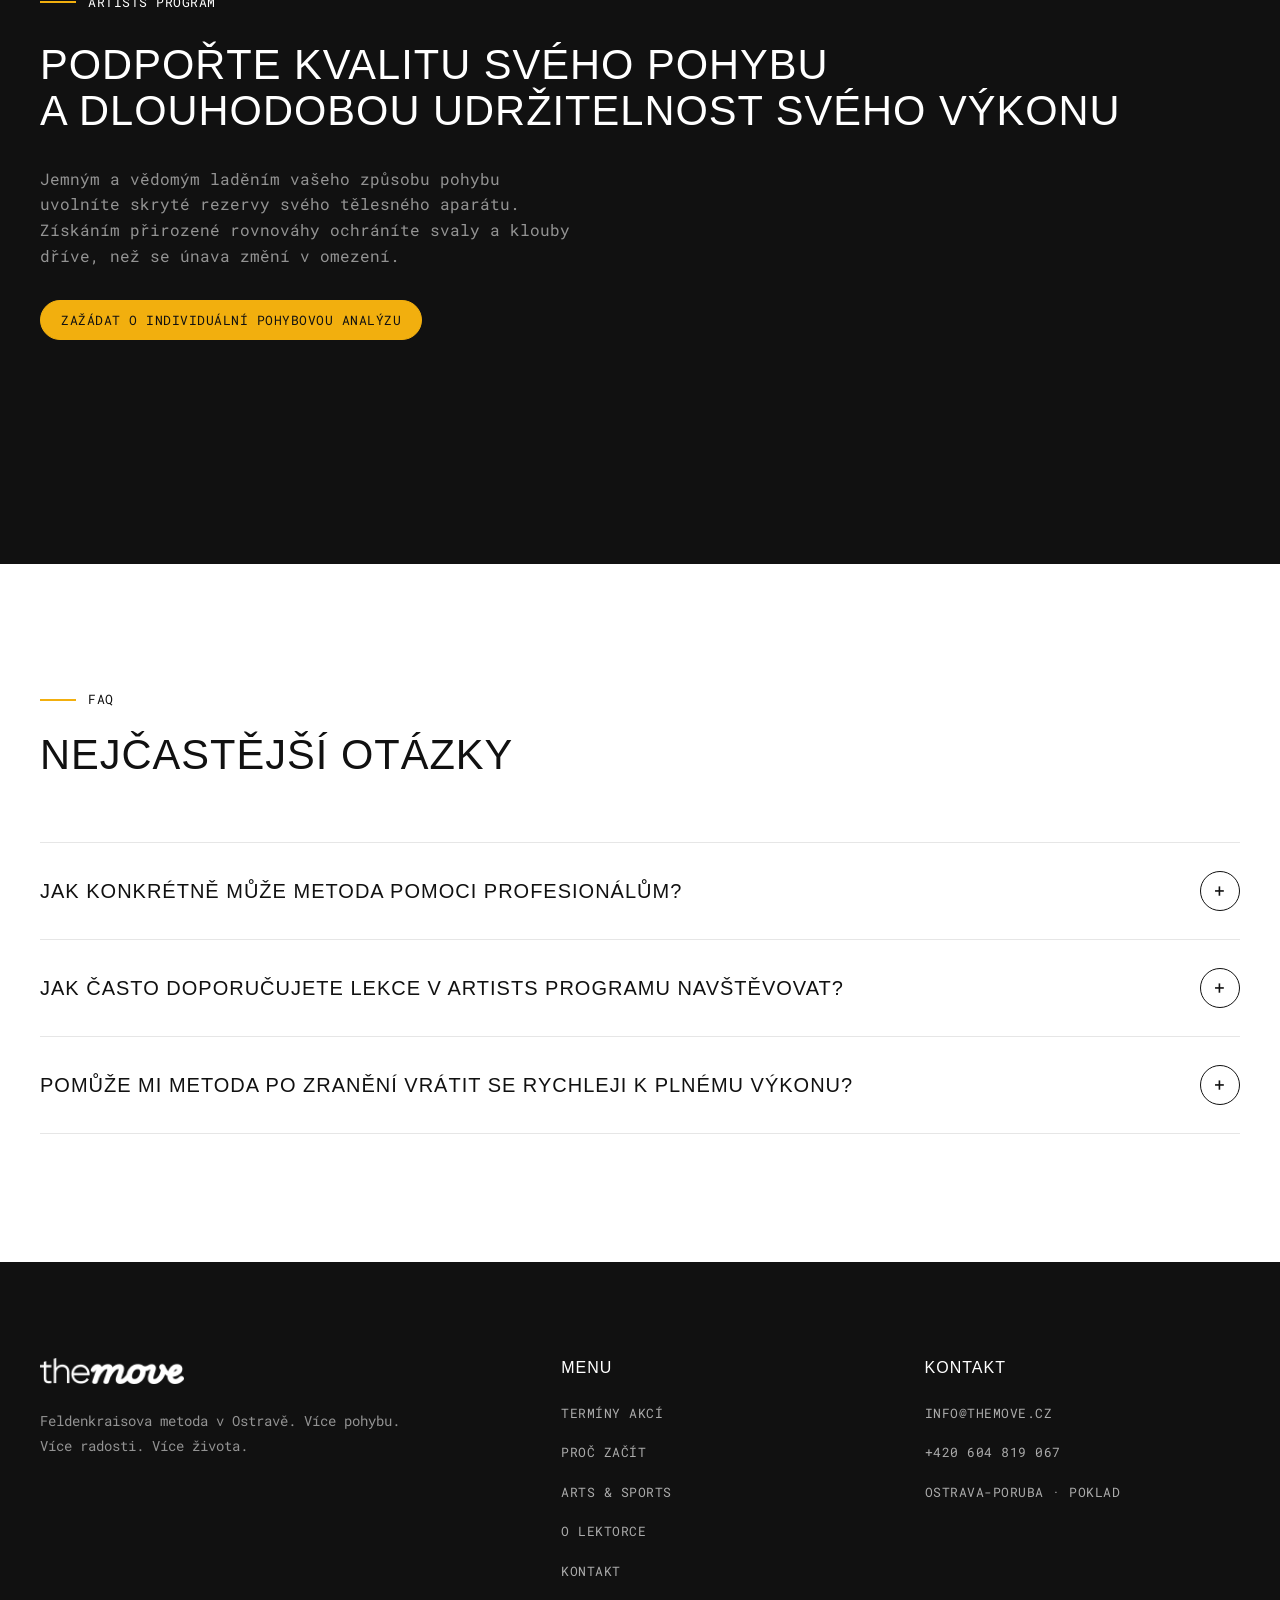
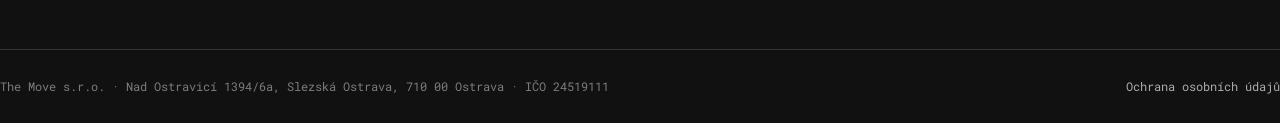
==== commit 2e608dc7: "Samostatná stránka termínů se seznamem po měsících a kalendářem Nová stránka terminy.html: všechny v" ====
--- a/artists.html
+++ b/artists.html
@@ -10,7 +10,7 @@
   <link rel="preconnect" href="https://fonts.gstatic.com" crossorigin>
   <link href="https://api.fontshare.com/v2/css?f[]=general-sans@400,500&display=swap" rel="stylesheet">
   <link href="https://fonts.googleapis.com/css2?family=Roboto+Mono:wght@400;500&display=swap" rel="stylesheet">
-  <link rel="stylesheet" href="css/style.css">
+  <link rel="stylesheet" href="css/style.css?v=aa699b82">
   <link rel="icon" type="image/svg+xml" href="assets/img/favicon.svg">
 </head>
 <body>
@@ -24,6 +24,7 @@
 
       <nav>
         <ul class="nav-menu" id="nav-menu">
+          <li><a class="nav-link" href="terminy.html">Termíny</a></li>
           <li><a class="nav-link" href="jak-zacit.html">Proč začít</a></li>
           <li><a class="nav-link is-active" href="artists.html">Arts &amp; sports</a></li>
           <li><a class="nav-link" href="o-lektorce.html">O lektorce</a></li>
@@ -31,7 +32,7 @@
         </ul>
       </nav>
 
-      <a href="index.html#terminy" class="button button--solid nav-cta">Volné termíny</a>
+      <a href="terminy.html" class="button button--solid nav-cta">Volné termíny</a>
 
       <button class="nav-burger" aria-label="Otevřít menu" aria-expanded="false" aria-controls="nav-menu">
         <span></span><span></span><span></span>
@@ -322,7 +323,7 @@
       <div class="footer-col">
         <h4 class="h6">Menu</h4>
         <ul>
-          <li><a href="index.html#terminy">Termíny akcí</a></li>
+          <li><a href="terminy.html">Termíny akcí</a></li>
           <li><a href="jak-zacit.html">Proč začít</a></li>
           <li><a href="artists.html">Arts &amp; sports</a></li>
           <li><a href="o-lektorce.html">O lektorce</a></li>
@@ -345,7 +346,7 @@
     </div>
   </footer>
 
-  <script src="js/main.js"></script>
+  <script src="js/main.js?v=2c4a7957"></script>
   <!-- Cloudflare Web Analytics -->
   <script type='module' src='https://static.cloudflareinsights.com/beacon.min.js' data-cf-beacon='{"token": "f0dfa562e08c4e3f8f558e6528ef04cc"}'></script>
   <!-- End Cloudflare Web Analytics -->
--- a/css/style.css
+++ b/css/style.css
@@ -950,6 +950,32 @@
 
 .form-note { font-size: 0.75rem; color: var(--grey); }
 
+.form-hint {
+  display: block;
+  margin-top: 0.4rem;
+  font-size: 0.75rem;
+  color: var(--grey);
+}
+
+.form-check {
+  display: flex;
+  gap: 0.6rem;
+  align-items: flex-start;
+  margin-bottom: 1.5rem;
+  font-size: 0.8125rem;
+  line-height: 155%;
+  color: var(--grey);
+  cursor: pointer;
+}
+
+.form-check input {
+  margin-top: 0.15rem;
+  width: 1rem;
+  height: 1rem;
+  flex: none;
+  accent-color: var(--yellow);
+}
+
 @media screen and (max-width: 991px) {
   .contact-grid { grid-template-columns: 1fr; }
 }
@@ -1049,9 +1075,33 @@
 .booking-success[hidden],
 .booking-form[hidden] { display: none; }
 
-.booking-success p {
+.booking-success > p {
   border-left: 3px solid var(--yellow);
   padding-left: 1.25rem;
+}
+
+/* Výzva, ať se člověk podívá do e-mailu — jinak mu potvrzení unikne. */
+.booking-mail {
+  background: var(--paper-soft);
+  border: 1px solid var(--line);
+  padding: 1.25rem 1.5rem;
+}
+
+.booking-mail[hidden] { display: none; }
+
+.booking-mail p { margin: 0; font-size: 0.875rem; line-height: 165%; }
+.booking-mail p + p { margin-top: 0.7rem; }
+
+.booking-mail p.booking-mail-nadpis {
+  font-family: var(--font-head);
+  font-size: 1rem;
+  letter-spacing: 1px;
+  text-transform: uppercase;
+}
+
+.booking-mail p.booking-mail-spam {
+  color: var(--grey);
+  font-size: 0.75rem;
 }
 
 .booking-success .button { align-self: flex-start; }
@@ -2108,3 +2158,184 @@
   .curve-svg path { stroke-dashoffset: 0 !important; transition: none !important; }
   .curve-svg, .curve-svg.is-visible { animation: none !important; }
 }
+
+/* ---------- Stránka termínů: měsíce, přepínač, kalendář ---------- */
+
+.terminy-ovladani {
+  display: flex;
+  flex-wrap: wrap;
+  gap: 1.5rem;
+  align-items: center;
+  justify-content: space-between;
+  margin-bottom: 2.5rem;
+}
+
+.terminy-ovladani .schedule-filters { margin-bottom: 0; }
+
+.prepinac-zobrazeni {
+  display: inline-flex;
+  border: 1px solid var(--ink);
+  border-radius: 500px;
+  padding: 3px;
+  flex: none;
+}
+
+.prepinac-tlacitko {
+  font-family: var(--font-mono);
+  font-size: 12px;
+  letter-spacing: 0.5px;
+  text-transform: uppercase;
+  color: var(--ink);
+  background: transparent;
+  border: 0;
+  border-radius: 500px;
+  padding: 0.5rem 1.25rem;
+  cursor: pointer;
+  transition: background 0.25s ease, color 0.25s ease;
+}
+
+.prepinac-tlacitko.is-active { background: var(--ink); color: var(--paper); }
+
+/* Mezititulek měsíce ve výpisu */
+.schedule-mesic {
+  font-family: var(--font-head);
+  font-size: 1.5rem;
+  letter-spacing: 1px;
+  text-transform: uppercase;
+  padding: 2.5rem 0 1rem;
+  border-bottom: 2px solid var(--ink);
+  margin-bottom: 0;
+}
+
+.schedule-mesic:first-child { padding-top: 0; }
+
+/* Kalendář */
+.kalendar[hidden] { display: none; }
+.schedule[hidden] { display: none; }
+
+.kalendar-hlava {
+  display: flex;
+  align-items: center;
+  justify-content: space-between;
+  gap: 1rem;
+  padding-bottom: 1.25rem;
+  border-bottom: 2px solid var(--ink);
+}
+
+.kalendar-hlava h2 { text-transform: capitalize; }
+
+.kalendar-sipka {
+  width: 2.75rem;
+  height: 2.75rem;
+  border: 1px solid var(--line);
+  border-radius: 500px;
+  background: transparent;
+  font-size: 1.125rem;
+  line-height: 1;
+  cursor: pointer;
+  transition: border-color 0.2s ease, background 0.2s ease;
+  flex: none;
+}
+
+.kalendar-sipka:hover { border-color: var(--ink); background: var(--paper-soft); }
+
+.kalendar-dny {
+  display: grid;
+  grid-template-columns: repeat(7, 1fr);
+  gap: 1px;
+  margin-top: 1.25rem;
+}
+
+.kalendar-dny span {
+  padding: 0.5rem 0.6rem;
+  font-size: 11px;
+  letter-spacing: 1px;
+  text-transform: uppercase;
+  color: var(--grey);
+}
+
+.kalendar-mrizka {
+  display: grid;
+  grid-template-columns: repeat(7, 1fr);
+  gap: 1px;
+  background: var(--line);
+  border: 1px solid var(--line);
+}
+
+.kalendar-bunka {
+  background: var(--paper);
+  min-height: 7rem;
+  padding: 0.6rem;
+  text-align: left;
+  font: inherit;
+  color: inherit;
+  border: 0;
+  display: flex;
+  flex-direction: column;
+  gap: 0.4rem;
+}
+
+.kalendar-bunka--prazdna { background: var(--paper-soft); }
+
+.kalendar-cislo { font-size: 0.8125rem; color: var(--grey); }
+
+.kalendar-bunka--dnes .kalendar-cislo {
+  background: var(--ink);
+  color: var(--paper);
+  width: 1.6rem;
+  height: 1.6rem;
+  border-radius: 500px;
+  display: inline-flex;
+  align-items: center;
+  justify-content: center;
+}
+
+.kalendar-bunka--akce { cursor: pointer; transition: background 0.2s ease; }
+.kalendar-bunka--akce:hover { background: var(--paper-soft); }
+
+.kalendar-bunka--vybrany { background: var(--paper-soft); box-shadow: inset 0 0 0 2px var(--ink); }
+
+.kalendar-akce { display: flex; flex-direction: column; gap: 0.25rem; }
+
+.kalendar-stitek {
+  font-size: 11px;
+  letter-spacing: 0.3px;
+  padding: 0.2rem 0.4rem;
+  border: 1px solid var(--ink);
+  border-radius: 3px;
+  white-space: nowrap;
+  overflow: hidden;
+  text-overflow: ellipsis;
+}
+
+.kalendar-stitek--workshop { background: var(--yellow); border-color: var(--yellow); }
+.kalendar-stitek--seminar { background: var(--ink); border-color: var(--ink); color: var(--paper); }
+
+.kalendar-tecky { display: none; gap: 3px; }
+.kalendar-tecka { width: 5px; height: 5px; border-radius: 500px; background: var(--ink); }
+
+.kalendar-detail { margin-top: 2rem; }
+
+.kalendar-detail-nadpis {
+  font-family: var(--font-head);
+  font-size: 1.25rem;
+  letter-spacing: 1px;
+  text-transform: uppercase;
+  padding-bottom: 0.75rem;
+  border-bottom: 2px solid var(--ink);
+}
+
+.kalendar-detail[hidden] { display: none; }
+
+.kalendar-napoveda { margin-top: 1.5rem; font-size: 0.8125rem; }
+
+/* Na mobilu se do buněk štítky nevejdou — zůstanou jen tečky. */
+@media screen and (max-width: 767px) {
+  .terminy-ovladani { justify-content: flex-start; }
+  .kalendar-bunka { min-height: 4rem; padding: 0.4rem 0.3rem; align-items: center; gap: 0.3rem; }
+  .kalendar-cislo { font-size: 0.75rem; }
+  .kalendar-akce { display: none; }
+  .kalendar-tecky { display: flex; }
+  .kalendar-dny span { text-align: center; padding: 0.4rem 0; font-size: 10px; }
+  .schedule-mesic { font-size: 1.25rem; }
+}
